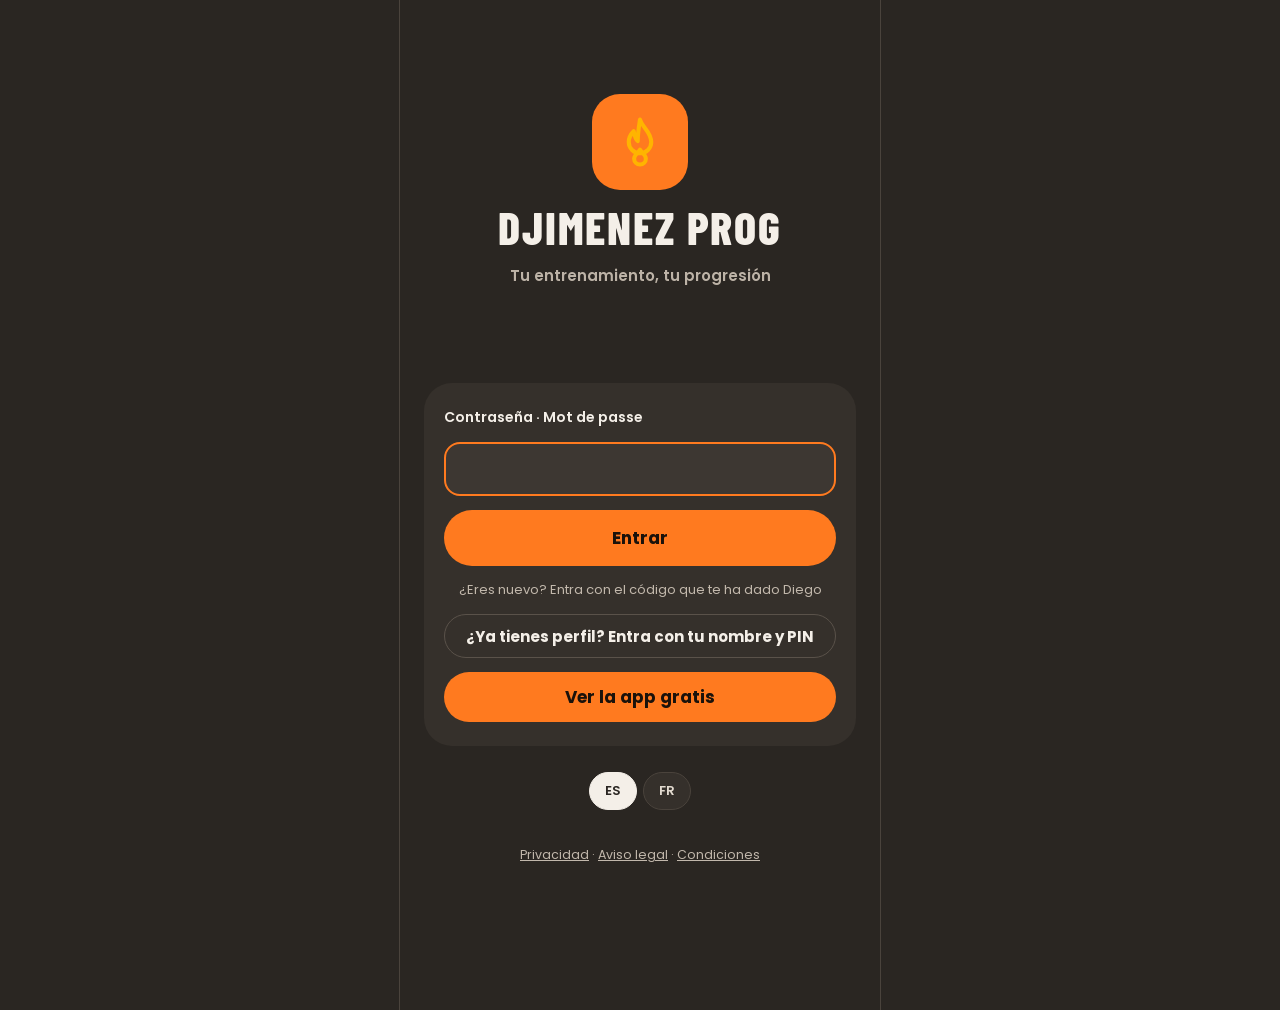
==== web/index.html @ 165a2811 "Comida: 19 alimentos nuevos (pâtes complètes, riz complet, quinoa…) y buscador que entiende francés " ====
<!doctype html>
<html lang="es">
<head>
<meta charset="utf-8">
<meta name="viewport" content="width=device-width, initial-scale=1, viewport-fit=cover">
<title>Djimenez Prog</title>
<meta name="theme-color" content="#141210">
<meta name="color-scheme" content="dark only">
<meta name="apple-mobile-web-app-capable" content="yes">
<meta name="mobile-web-app-capable" content="yes">
<meta name="apple-mobile-web-app-status-bar-style" content="black-translucent">
<meta name="apple-mobile-web-app-title" content="Djimenez">
<link rel="manifest" href="manifest.webmanifest">
<link rel="icon" href="icono.svg" type="image/svg+xml">
<link rel="apple-touch-icon" href="icono-180.png">
<link rel="preconnect" href="https://fonts.googleapis.com">
<link rel="preconnect" href="https://fonts.gstatic.com" crossorigin>
<link href="https://fonts.googleapis.com/css2?family=Barlow+Condensed:wght@700;800&family=Poppins:wght@400;500;600;700&display=swap" rel="stylesheet">
<link rel="stylesheet" href="estilo.css?v=69">
<!-- Vercel Web Analytics. Visita la web con ?soyyo=1 para marcar este navegador como "yo" (y ?noyo=1 para quitarlo). -->
<script>
(function(){try{var q=new URLSearchParams(location.search);if(q.has('soyyo'))localStorage.setItem('va-soy-yo','1');if(q.has('noyo'))localStorage.removeItem('va-soy-yo');}catch(e){}})();
window.va=window.va||function(){(window.vaq=window.vaq||[]).push(arguments)};
window.va('beforeSend',function(ev){try{if(localStorage.getItem('va-soy-yo')){var u=new URL(ev.url);u.searchParams.delete('soyyo');if(u.pathname.indexOf('/_yo')!==0)u.pathname='/_yo'+u.pathname;ev.url=u.toString();}}catch(e){}return ev;});
</script>
<script defer src="/_vercel/insights/script.js"></script>
</head>
<body>
<div id="app" class="cargando"><div class="cargador" aria-label="Cargando"></div></div>
<div id="hoja" class="hoja-fondo" hidden></div>
<div id="aviso" class="aviso" role="status" aria-live="polite" hidden></div>
<script src="app.js?v=116"></script>
</body>
</html>
---- web/estilo.css ----
/* que los móviles (Xiaomi, Chrome «modo oscuro para webs»…) no la pongan en oscuro a la fuerza */
:root { color-scheme: only dark; }
html, body { forced-color-adjust: none; }
/* Djimenez Prog — tema fuego */
:root {
  --fuego: #FF6A00; --fuego-claro: #FF8A1F; --brasa: #D93A00; --brasa-osc: #B83200;
  --ambar: #FFB400; --tinta: #1F1208; --tinta2: #3A1A08; --suave: #8A6A52; --medio: #6B4A33;
  --crema: #FFF4EA; --crema2: #FFF1E4; --borde: #F0CDB0; --linea: #F5E1D0;
  --verde: #1E9E5A; --rojo: #D33B2C; --amarillo: #E0A100;
  --grad: linear-gradient(135deg, #FF8A1F, #FF5A1F 55%, #D93A00);
  --sombra: 0 8px 24px rgba(150, 50, 0, .12);
  --titulo: 'Barlow Condensed', 'Arial Narrow', sans-serif;
  --seguro-abajo: env(safe-area-inset-bottom, 0px);
}
* { box-sizing: border-box; -webkit-tap-highlight-color: transparent; }
html, body { margin: 0; min-height: 100%; }
body {
  font-family: 'Poppins', system-ui, sans-serif; color: var(--tinta); background: #FFE6CF;
  -webkit-font-smoothing: antialiased;
}
button { font-family: inherit; color: inherit; cursor: pointer; }
button:focus-visible, input:focus-visible { outline: 3px solid var(--ambar); outline-offset: 2px; }
svg { display: block; }

#app {
  max-width: 480px; margin: 0 auto; min-height: 100vh; min-height: 100dvh; position: relative; overflow-x: clip;
  background: linear-gradient(180deg, #FF7A1F 0, #FFB37A 200px, #FFE6CF 360px, var(--crema) 560px);
  padding-bottom: calc(110px + var(--seguro-abajo));
}
@media (min-width: 520px) {
  body { background: radial-gradient(circle at 50% 0, #FFB37A, #FFE6CF 60%); }
  #app { box-shadow: 0 0 60px rgba(150, 50, 0, .18); }
}
.cargando { display: flex; align-items: center; justify-content: center; }
.cargador { width: 44px; height: 44px; border-radius: 50%; border: 4px solid rgba(255,255,255,.5);
  border-top-color: var(--tinta); animation: gira .8s linear infinite; }
@keyframes gira { to { transform: rotate(360deg); } }

/* ---------- entrar ---------- */
.entrar {
  min-height: 100vh; min-height: 100dvh; display: flex; flex-direction: column; gap: 26px;
  padding: calc(64px + env(safe-area-inset-top, 0px)) 24px 36px;
  background: linear-gradient(180deg, #FF6A00 0%, #FF8A3D 38%, #FFE7D1 70%, #FFF4EA 100%);
}
.marca { display: flex; flex-direction: column; align-items: center; gap: 14px; margin-top: 30px; text-align: center; }
.logo { width: 96px; height: 96px; border-radius: 28px; background: var(--tinta); display: flex;
  align-items: center; justify-content: center; box-shadow: 0 14px 40px rgba(120, 30, 0, .45); }
.marca h1 { margin: 0; font-family: var(--titulo); font-weight: 800; font-size: 46px; letter-spacing: .04em;
  text-transform: uppercase; color: #fff; line-height: 1; text-shadow: 0 3px 0 var(--brasa-osc); }
.marca p { margin: 0; color: #fff; font-weight: 600; font-size: 15px; }
.tarjeta-entrar { margin-top: auto; background: #fff; border-radius: 28px; padding: 24px 20px;
  display: flex; flex-direction: column; gap: 14px; box-shadow: 0 18px 50px rgba(150, 50, 0, .22); }
.tarjeta-entrar label { font-weight: 600; font-size: 14px; }
.campo { height: 54px; width: 100%; border-radius: 16px; border: 2px solid #F2C9A8; padding: 0 18px;
  font: inherit; font-size: 17px; color: var(--tinta); background: #FFF8F2; }
.campo:focus { border-color: var(--fuego); outline: none; }
.ayuda { margin: 0; text-align: center; font-size: 13px; color: var(--medio); }
.error { color: var(--rojo); font-size: 14px; font-weight: 600; margin: 0; }
.opciones-radio { display: flex; flex-direction: column; gap: 8px; }

/* ---------- botones ---------- */
.btn { height: 50px; border-radius: 999px; border: 1.5px solid var(--borde); background: #fff; font-weight: 700;
  font-size: 15px; padding: 0 20px; display: inline-flex; align-items: center; justify-content: center; gap: 8px; }
.btn-fuego { border: none; background: var(--grad); color: #fff; height: 56px; font-size: 17px;
  box-shadow: 0 10px 24px rgba(217, 58, 0, .35); }
.btn-fuego:active { transform: scale(.98); }
.btn-negro { border: 2px solid var(--tinta); background: transparent; color: var(--tinta); }
.btn[disabled] { opacity: .55; }
.chip { height: 38px; padding: 0 15px; border-radius: 999px; border: 1.5px solid var(--borde); background: #fff;
  font-weight: 600; font-size: 13px; color: var(--tinta); display: inline-flex; align-items: center; gap: 6px;
  flex: none; white-space: nowrap; }
.chip.on { background: var(--tinta); color: var(--ambar); border-color: var(--tinta); }
.redondo { width: 42px; height: 42px; border-radius: 50%; border: none; background: rgba(255,255,255,.9);
  display: flex; align-items: center; justify-content: center; flex: none; }

/* ---------- cabecera ---------- */
.cabecera { padding: calc(18px + env(safe-area-inset-top, 0px)) 18px 12px; display: flex; flex-direction: column; gap: 14px; }
.fila-cab { display: flex; align-items: center; justify-content: space-between; gap: 10px; }
.quien { display: flex; align-items: center; gap: 10px; background: none; border: none; padding: 0; text-align: left; }
.avatar { width: 46px; height: 46px; border-radius: 50%; background: var(--tinta); display: flex; align-items: center;
  justify-content: center; color: var(--ambar); font-weight: 700; font-size: 17px; flex: none;
  box-shadow: 0 6px 16px rgba(120, 30, 0, .3); }
.quien small { display: block; font-size: 12px; color: #fff; font-weight: 500; }
.quien strong { display: flex; align-items: center; gap: 4px; font-size: 19px; color: #fff; font-weight: 700; line-height: 1.1; }
.pildora-semana { align-self: flex-start; display: flex; align-items: center; background: var(--tinta); border-radius: 999px; padding: 3px;
  box-shadow: 0 6px 16px rgba(120, 30, 0, .3); }
.pildora-semana button { width: 32px; height: 32px; border: none; background: transparent; border-radius: 50%;
  display: flex; align-items: center; justify-content: center; }
.pildora-semana button:active { background: rgba(255,255,255,.12); }
.pildora-semana span { color: var(--ambar); font-weight: 700; font-size: 12px; letter-spacing: .08em; padding: 0 4px;
  text-transform: uppercase; white-space: nowrap; }
.pildora-semana span em { font-style: normal; color: #fff; }
.dias { display: flex; gap: 6px; overflow-x: auto; scrollbar-width: none; margin: 0 -18px; padding: 2px 18px 6px; }
.dias::-webkit-scrollbar { display: none; }
.dia { width: 48px; height: 56px; border-radius: 16px; background: #fff; border: none; display: flex;
  flex-direction: column; align-items: center; justify-content: center; gap: 4px; flex: none;
  box-shadow: 0 4px 12px rgba(150, 50, 0, .10); position: relative; }
.dia small { font-size: 11px; font-weight: 700; color: var(--suave); }
.dia.on { background: var(--tinta); }
.dia.on small { color: var(--ambar); }
.punto { width: 7px; height: 7px; border-radius: 50%; background: #E6CDB8; }
.punto.hecho { background: var(--verde); } .punto.no_hecho { background: var(--rojo); }
.punto.parcial, .punto.pospuesto { background: var(--amarillo); }
.dia .pend { position: absolute; top: 5px; right: 6px; width: 7px; height: 7px; border-radius: 50%; background: var(--fuego); }

/* ---------- contenido ---------- */
main { padding: 4px 16px 0; display: flex; flex-direction: column; gap: 12px; }
.titulo-dia { display: flex; align-items: baseline; justify-content: space-between; padding: 0 4px; gap: 10px; }
.titulo-dia h2 { margin: 0; font-family: var(--titulo); font-weight: 800; font-size: 32px; text-transform: uppercase;
  letter-spacing: .02em; line-height: 1; }
.titulo-dia span { font-size: 13px; font-weight: 600; color: var(--medio); }
.barra { height: 8px; border-radius: 999px; background: #fff; overflow: hidden; }
.barra i { display: block; height: 100%; background: linear-gradient(90deg, #FF8A1F, var(--brasa)); border-radius: 999px;
  transition: width .4s ease; }
.alerta { background: #fff; border-left: 5px solid var(--amarillo); border-radius: 16px; padding: 10px 14px;
  font-size: 13px; color: var(--medio); }
.alerta b { color: var(--tinta); }

.card { background: #fff; border-radius: 24px; padding: 16px; box-shadow: var(--sombra); display: flex;
  flex-direction: column; gap: 12px; transition: opacity .2s; }
.card.hecha { opacity: .78; }
.card-cab { display: flex; align-items: center; gap: 12px; }
.letra { width: 36px; height: 36px; border-radius: 12px; background: var(--tinta); color: var(--ambar);
  font-family: var(--titulo); font-weight: 800; font-size: 21px; display: flex; align-items: center;
  justify-content: center; flex: none; }
.letra.hecho { background: var(--verde); color: #fff; }
.letra.no_hecho { background: var(--rojo); color: #fff; }
.letra.pospuesto { background: var(--amarillo); color: var(--tinta); }
.tag { font-size: 11px; font-weight: 700; letter-spacing: .06em; text-transform: uppercase; color: var(--brasa-osc); }
.tag.hecho { color: var(--verde); } .tag.no_hecho { color: var(--rojo); } .tag.pospuesto { color: #9A6C00; }
.card-cab .nombre { font-weight: 700; font-size: 17px; line-height: 1.2; }
.hist { display: flex; gap: 4px; margin-left: auto; flex: none; }
.hist i { width: 8px; height: 8px; border-radius: 50%; background: #EBD6C4; }
.hist i.hecho { background: var(--verde); } .hist i.no_hecho { background: var(--rojo); }
.hist i.pospuesto { background: var(--amarillo); }

.lineas { display: flex; flex-direction: column; gap: 12px; padding-left: 48px; }
.linea { display: flex; flex-direction: column; gap: 6px; }
.linea + .linea { border-top: 1px solid var(--linea); padding-top: 12px; }
.linea-cab { display: flex; align-items: center; justify-content: space-between; gap: 8px; flex-wrap: wrap; }
.linea-cab b { font-size: 15px; }
.esquema { font-size: 13px; color: var(--medio); }
.pesos { display: flex; gap: 6px; flex-wrap: wrap; }
.peso { height: 34px; padding: 0 13px; border-radius: 999px; background: var(--crema2); border: 1.5px dashed #FF8A3D;
  font-weight: 700; font-size: 14px; color: var(--tinta); display: inline-flex; align-items: center; gap: 4px; }
.peso small { font-weight: 600; color: var(--suave); font-size: 11px; }
.peso.falta { color: var(--brasa-osc); font-weight: 600; font-size: 13px; }
.peso:active { background: #FFE1C8; }
.texto-wod { font-size: 14px; line-height: 1.55; white-space: pre-line; }
.mini { font-size: 12px; color: var(--suave); }
.etq { display: inline-block; font-size: 11px; font-weight: 700; padding: 3px 9px; border-radius: 999px; }
.etq.bien { background: #DDF3E7; color: #137A44; } .etq.aviso { background: #FFEFC9; color: #8A5E00; }
.etq.gris { background: #F1E7DE; color: var(--medio); } .etq.nivel { background: var(--tinta); color: var(--ambar); }
.check { display: flex; align-items: center; gap: 8px; font-size: 13px; color: var(--medio); }
.check input { width: 20px; height: 20px; accent-color: var(--tinta); }

.desplegable { background: var(--crema); border-radius: 16px; overflow: hidden; }
.desplegable summary { list-style: none; padding: 10px 14px; font-weight: 600; font-size: 13px; display: flex;
  align-items: center; justify-content: space-between; cursor: pointer; }
.desplegable summary::-webkit-details-marker { display: none; }
.desplegable[open] summary svg { transform: rotate(180deg); }
.tabla { width: 100%; border-collapse: collapse; font-size: 12.5px; }
.tabla th { font-size: 10.5px; text-transform: uppercase; letter-spacing: .06em; color: var(--suave); text-align: left;
  padding: 6px 10px; }
.tabla td { padding: 8px 10px; border-top: 1px solid var(--linea); vertical-align: top; }
.tabla td:first-child { font-weight: 700; color: var(--brasa-osc); }
.versiones { padding: 0 14px 12px; display: flex; flex-direction: column; gap: 10px; font-size: 13px; }
.versiones b { display: block; font-size: 11px; letter-spacing: .06em; color: var(--brasa-osc); }

.elite { background: var(--tinta); color: #fff; border-radius: 16px; padding: 10px 12px; display: flex; gap: 10px;
  align-items: center; font-size: 12.5px; line-height: 1.35; }
.elite .ico { width: 32px; height: 32px; border-radius: 10px; background: var(--ambar); display: flex;
  align-items: center; justify-content: center; flex: none; }
.elite b { color: var(--ambar); }
.sug { background: #FFF6DA; border-radius: 16px; padding: 10px 12px; display: flex; gap: 10px; align-items: center;
  font-size: 12.5px; color: #6E4E00; }
.sug button { margin-left: auto; height: 34px; border-radius: 999px; border: none; background: var(--tinta);
  color: var(--ambar); font-weight: 700; padding: 0 14px; font-size: 12px; flex: none; }

.estado { display: grid; grid-template-columns: repeat(4, 1fr); gap: 6px; }
.estado button { height: 40px; border-radius: 999px; border: 1.5px solid var(--borde); background: #fff;
  font-weight: 600; font-size: 12px; padding: 0 4px; overflow: hidden; text-overflow: ellipsis; white-space: nowrap;
  transition: background .15s, color .15s; }
.estado button.on { background: var(--tinta); color: var(--ambar); border-color: var(--tinta); }
.estado button.on.hecho { background: var(--verde); border-color: var(--verde); color: #fff; }
.estado button.on.no_hecho { background: var(--rojo); border-color: var(--rojo); color: #fff; }
.estado button.espera { opacity: .5; }
.nota-estado { font-size: 12px; font-weight: 600; color: #9A6C00; }
.nota-estado.no_hecho { color: var(--rojo); }

.seccion { font-size: 12px; font-weight: 700; letter-spacing: .06em; text-transform: uppercase; color: var(--brasa-osc);
  padding: 8px 4px 0; display: flex; align-items: center; gap: 6px; }
.vacio { text-align: center; padding: 40px 20px; color: var(--medio); }
.fin-semana { margin-top: 6px; }

/* ---------- barra de abajo ---------- */
.nav { position: fixed; left: 50%; transform: translateX(-50%); bottom: calc(14px + var(--seguro-abajo));
  width: calc(100% - 32px); max-width: 448px; height: 66px; border-radius: 999px; background: var(--tinta);
  display: flex; align-items: center; justify-content: space-around; padding: 0 8px; z-index: 20;
  box-shadow: 0 14px 34px rgba(60, 20, 0, .35); }
.nav button { height: 50px; min-width: 50px; border: none; background: transparent; border-radius: 999px;
  display: flex; align-items: center; justify-content: center; gap: 8px; color: var(--ambar); font-weight: 700;
  font-size: 13px; padding: 0 12px; }
.nav button.on { background: var(--grad); color: #fff; padding: 0 18px; }

/* ---------- hoja inferior ---------- */
.hoja-fondo { position: fixed; inset: 0; background: rgba(31, 18, 8, .55); z-index: 50; display: flex;
  align-items: flex-end; justify-content: center; animation: aparece .15s ease; }
.hoja-fondo[hidden] { display: none; }
.hoja { width: 100%; max-width: 480px; background: var(--crema); border-radius: 30px 30px 0 0;
  padding: 12px 18px calc(24px + var(--seguro-abajo)); display: flex; flex-direction: column; gap: 14px;
  max-height: 88vh; overflow-y: auto; animation: sube .22s cubic-bezier(.2, .9, .3, 1); }
.asa { width: 44px; height: 5px; border-radius: 999px; background: #E8C4A6; align-self: center; flex: none; }
.hoja-cab { display: flex; justify-content: space-between; align-items: flex-start; gap: 10px; }
.hoja-cab small { font-size: 12px; font-weight: 700; letter-spacing: .06em; color: var(--brasa-osc); text-transform: uppercase; }
.hoja-cab h3 { margin: 2px 0 0; font-family: var(--titulo); font-weight: 800; font-size: 28px; text-transform: uppercase; line-height: 1; }
.cerrar { width: 40px; height: 40px; border-radius: 50%; border: none; background: #fff; display: flex;
  align-items: center; justify-content: center; flex: none; }
@keyframes aparece { from { opacity: 0; } }
@keyframes sube { from { transform: translateY(40px); opacity: .4; } }

.paso { display: flex; align-items: center; gap: 10px; background: #fff; border-radius: 22px; padding: 10px; }
.paso button { width: 54px; height: 54px; border-radius: 18px; border: none; background: var(--crema2);
  font-size: 15px; font-weight: 700; color: var(--brasa-osc); flex: none; }
.paso input { flex: 1; min-width: 0; border: none; text-align: center; font-family: var(--titulo); font-weight: 800;
  font-size: 40px; color: var(--tinta); background: transparent; }
.paso input:focus { outline: none; }
.paso-etq { font-size: 12px; font-weight: 700; color: var(--suave); text-transform: uppercase; letter-spacing: .05em; }
.interruptor { display: flex; align-items: center; justify-content: space-between; gap: 12px; background: #fff;
  border-radius: 18px; padding: 12px 14px; font-size: 14px; font-weight: 500; }
.interruptor input { appearance: none; width: 48px; height: 28px; border-radius: 999px; background: #E8D2C0;
  position: relative; transition: background .2s; flex: none; cursor: pointer; }
.interruptor input::after { content: ""; position: absolute; top: 3px; left: 3px; width: 22px; height: 22px;
  border-radius: 50%; background: #fff; transition: transform .2s; box-shadow: 0 2px 4px rgba(0,0,0,.2); }
.interruptor input:checked { background: var(--tinta); }
.interruptor input:checked::after { transform: translateX(20px); background: var(--ambar); }
.lista-personas { display: flex; flex-direction: column; gap: 8px; }
.persona { display: flex; align-items: center; gap: 12px; background: #fff; border-radius: 20px; padding: 10px 14px;
  border: 2px solid transparent; font-weight: 600; font-size: 15px; text-align: left; }
.persona.on { border-color: var(--tinta); }
.persona .avatar { width: 40px; height: 40px; font-size: 15px; box-shadow: none; }
.fila-chips { display: flex; gap: 6px; flex-wrap: wrap; }
.enlace { color: var(--brasa-osc); font-weight: 700; text-decoration: none; }

/* ---------- aviso ---------- */
.aviso { pointer-events: none; position: fixed; left: 50%; transform: translateX(-50%); bottom: calc(96px + var(--seguro-abajo)); z-index: 60;
  background: var(--tinta); color: #fff; border-radius: 999px; padding: 12px 20px; font-weight: 600; font-size: 14px;
  box-shadow: 0 10px 30px rgba(0,0,0,.25); max-width: calc(100% - 40px); text-align: center; animation: sube .2s ease; }
.aviso[hidden] { display: none; }
.aviso.mal { background: var(--rojo); }

@media (prefers-reduced-motion: reduce) { * { animation: none !important; transition: none !important; } }
/* varios pesos: pasos más compactos */
.hoja.muchos .paso button { width: 46px; height: 46px; border-radius: 15px; font-size: 14px; }
.hoja.muchos .paso input { font-size: 30px; }
.hoja.muchos .paso { padding: 6px; }

/* ---------- registrar ---------- */
.registro-cab { padding-bottom: 4px; }
.sobre { display: block; color: #fff; font-weight: 600; font-size: 13px; }
.titulo-pant { margin: 0; font-family: var(--titulo); font-weight: 800; font-size: 38px; text-transform: uppercase; color: #fff;
  line-height: 1; text-shadow: 0 2px 0 var(--brasa-osc); }
.registro { display: flex; flex-direction: column; gap: 18px; }
.lbl { display: block; font-size: 12px; font-weight: 700; letter-spacing: .05em; text-transform: uppercase; color: var(--medio); margin: 0 4px 7px; }
.registro .campo { height: 50px; font-size: 16px; background: #fff; border-color: var(--borde); }
.registro .area { height: 96px; padding: 12px 16px; resize: vertical; line-height: 1.45; font-family: inherit; }
.dos { display: grid; grid-template-columns: 1fr 1fr; gap: 10px; }
.resultados { display: flex; flex-direction: column; gap: 8px; }
.fila-res { background: #fff; border-radius: 20px; padding: 8px; display: flex; flex-direction: column; gap: 6px; box-shadow: 0 4px 14px rgba(150,50,0,.07); }
.fila-res .campo { height: 44px; border: 1.5px solid var(--linea); background: var(--crema); font-size: 15px; }
.fila-res .campo-n { font-weight: 600; }
.fila-res-b { display: flex; gap: 6px; align-items: center; }
.campo-v { flex: 1; min-width: 0; font-family: var(--titulo); font-size: 22px !important; font-weight: 800; }
.campo-u { width: 98px; flex: none; padding: 0 10px; appearance: auto; }
.quitar { width: 40px; height: 40px; border-radius: 50%; border: none; background: var(--crema2); display: flex; align-items: center; justify-content: center; flex: none; }
.fotos { display: flex; gap: 10px; }
.miniatura { width: 104px; height: 104px; border-radius: 20px; background-size: cover; background-position: center; position: relative; box-shadow: var(--sombra); }
.miniatura .quitar { position: absolute; top: 6px; right: 6px; width: 32px; height: 32px; background: rgba(255,255,255,.92); }
.anadir-foto { width: 104px; height: 104px; border-radius: 20px; border: 2px dashed #E8B48C; display: flex; flex-direction: column;
  align-items: center; justify-content: center; gap: 4px; color: var(--brasa-osc); font-size: 13px; font-weight: 600; cursor: pointer; background: rgba(255,255,255,.5); }
.btn-crono { display: flex; align-items: center; gap: 12px; width: 100%; height: 56px; border-radius: 18px; border: none; padding: 0 14px;
  background: var(--tinta); color: var(--ambar); text-align: left; font-weight: 700; font-size: 15px; }
.btn-crono span { flex: 1; display: flex; flex-direction: column; line-height: 1.15; }
.btn-crono small { color: #FFD9BD; font-weight: 500; font-size: 12px; }
.confeti { position: fixed; inset: 0; pointer-events: none; z-index: 70; overflow: hidden; }
.confeti i { position: absolute; top: -12px; width: 9px; height: 14px; border-radius: 2px; animation: cae linear forwards; }
@keyframes cae { to { top: 105%; transform: translateX(40px) rotate(720deg); } }

/* ---------- cronómetro ---------- */
.crono { position: fixed; inset: 0; z-index: 45; background: var(--crema); overflow-y: auto; display: flex; flex-direction: column; }
.crono[hidden] { display: none; }
.crono > * { width: 100%; max-width: 480px; margin: 0 auto; }
.crono-cab { background: linear-gradient(160deg, #1F1208 0%, #3A1A08 60%, #8A2A00 140%); color: #fff; border-radius: 0 0 34px 34px;
  padding: calc(14px + env(safe-area-inset-top, 0px)) 18px 22px; display: flex; flex-direction: column; gap: 14px; }
.crono-barra { display: flex; align-items: center; justify-content: space-between; }
.redondo.oscuro { background: rgba(255,255,255,.12); }
.crono-donde { font-size: 12px; font-weight: 700; letter-spacing: .08em; color: var(--ambar); text-transform: uppercase; }
.crono-tit h2 { margin: 8px 0 0; font-family: var(--titulo); font-weight: 800; font-size: 40px; line-height: 1; text-transform: uppercase; }
.crono-tit p { margin: 6px 0 0; color: #FFD9BD; font-size: 14px; }
.etq-modo { display: inline-block; background: var(--ambar); color: var(--tinta); font-size: 11px; font-weight: 700; padding: 4px 10px;
  border-radius: 999px; letter-spacing: .06em; text-transform: uppercase; }
.crono-modos { display: flex; flex-direction: column; gap: 10px; }
.chip.oscuro { background: rgba(255,255,255,.08); border-color: rgba(255,255,255,.2); color: #fff; }
.chip.oscuro.on { background: #fff; color: var(--tinta); border-color: #fff; }
.crono-min { display: flex; align-items: center; justify-content: center; gap: 16px; }
.crono-min button { width: 44px; height: 44px; border-radius: 50%; border: none; background: rgba(255,255,255,.14); color: #fff; font-size: 24px; font-weight: 600; }
.crono-min span { min-width: 120px; text-align: center; font-family: var(--titulo); font-weight: 800; font-size: 30px; }
.crono-centro { display: flex; flex-direction: column; align-items: center; gap: 16px; }
.crono-reloj { position: relative; width: 236px; height: 236px; }
.crono-reloj #c-anillo { transition: stroke-dashoffset .25s linear; }
.crono-num { position: absolute; inset: 0; display: flex; flex-direction: column; align-items: center; justify-content: center; }
.crono-num b { font-family: var(--titulo); font-weight: 800; font-size: 64px; line-height: 1; font-variant-numeric: tabular-nums; }
.crono-num span { font-size: 13px; color: var(--ambar); font-weight: 600; margin-top: 4px; }
.crono-botones { display: flex; align-items: center; gap: 22px; }
.c-btn { border: none; border-radius: 50%; display: flex; align-items: center; justify-content: center; color: #fff; }
.c-main { width: 84px; height: 84px; background: var(--grad); box-shadow: 0 10px 28px rgba(255,90,31,.45); }
.c-sec { width: 60px; height: 60px; background: rgba(255,255,255,.14); }
.c-sec[disabled] { opacity: .35; }
.c-ronda { flex-direction: column; line-height: 1; }
.c-ronda b { font-family: var(--titulo); font-size: 22px; }
.c-ronda small { font-size: 10px; font-weight: 600; color: var(--ambar); }
.crono-cuerpo { padding: 18px 16px 40px; display: flex; flex-direction: column; gap: 12px; }
.pestanas { display: flex; background: #fff; border-radius: 999px; padding: 4px; box-shadow: 0 4px 14px rgba(150,50,0,.08); }
.pestanas button { flex: 1; height: 38px; border: none; border-radius: 999px; background: transparent; font-weight: 700; font-size: 13px; }
.pestanas button.on { background: var(--tinta); color: var(--ambar); }

.crono-tit h2 { font-size: 36px; }
.crono-modos { gap: 8px; }
.crono-modos .chip { height: 34px; padding: 0 13px; font-size: 12.5px; }
.crono-min button { width: 38px; height: 38px; font-size: 21px; }
.crono-min span { font-size: 26px; min-width: 100px; }
.crono-min small { font-size: 11px; color: #FFD9BD; font-weight: 600; text-transform: uppercase; letter-spacing: .06em; }
.cada-etq { align-self: center; font-size: 11px; color: #FFD9BD; font-weight: 600; text-transform: uppercase; letter-spacing: .06em; margin-right: 2px; }
.crono-centro.compacto .crono-reloj { width: 190px; height: 190px; }
.crono-centro.compacto .crono-reloj svg { width: 190px; height: 190px; }
.crono-centro.compacto .crono-num b { font-size: 52px; }
.modos-scroll { display: flex; gap: 6px; overflow-x: auto; scrollbar-width: none; margin: 0 -18px; padding: 0 18px; }
.modos-scroll::-webkit-scrollbar { display: none; }
.crono-min small { min-width: 64px; text-align: right; }
.crono-total { min-width: 42px; text-align: right; font-family: var(--titulo); font-weight: 800; font-size: 18px; color: #FFD9BD; }
.crono-cab.descanso { background: linear-gradient(160deg, #0F2A1E 0%, #12402B 60%, #1E9E5A 140%); }
.crono-cab.descanso #c-sub { color: #7CE3A8; }
.crono-fin { font-family: var(--titulo); font-weight: 800; font-size: 26px; color: var(--ambar); text-transform: uppercase; }

/* ---------- pesos del coach ---------- */
.aviso-coach { display: flex; gap: 12px; align-items: flex-start; background: var(--tinta); color: #fff; border-radius: 18px; padding: 14px; }
.aviso-coach svg { color: var(--ambar); width: 24px; height: 24px; flex: none; margin-top: 2px; }
.aviso-coach b { display: block; color: var(--ambar); font-size: 15px; margin-bottom: 4px; }
.aviso-coach span { font-size: 13.5px; line-height: 1.45; color: #FFE7D6; }
.hoja .area { height: 80px; padding: 12px 16px; resize: vertical; font-family: inherit; font-size: 15px; line-height: 1.4; background: #fff; }
.peso.bloq { border-style: solid; border-color: var(--borde); }
.caja-coach { background: #fff; border-radius: 20px; padding: 14px; }
.caja-coach .paso-etq svg { color: var(--brasa-osc); }
.redondo.campana { position: relative; background: var(--ambar); }
.redondo.campana i { position: absolute; top: -3px; right: -3px; min-width: 20px; height: 20px; border-radius: 999px; background: var(--rojo);
  color: #fff; font-style: normal; font-size: 11px; font-weight: 700; display: flex; align-items: center; justify-content: center; padding: 0 5px; }
.solicitud { background: #fff; border-radius: 22px; padding: 14px; display: flex; flex-direction: column; gap: 10px; box-shadow: var(--sombra); }
.sol-cab { display: flex; gap: 10px; align-items: center; }
.sol-cab .avatar { width: 40px; height: 40px; font-size: 15px; box-shadow: none; }
.sol-cab b { display: block; font-size: 15px; } .sol-cab small { font-size: 12px; color: var(--suave); }
.sol-pesos { display: flex; align-items: center; gap: 10px; font-family: var(--titulo); font-size: 26px; font-weight: 800; }
.sol-pesos span { color: var(--suave); text-decoration: line-through; text-decoration-thickness: 2px; }
.sol-pesos b { color: var(--brasa); }
.sol-msg { background: var(--crema); border-radius: 14px; padding: 10px 12px; font-size: 13.5px; color: var(--medio); font-style: italic; }

.card.warmup { background: linear-gradient(135deg, #fff 60%, #FFF1E4); border: 1.5px dashed #FFB37A; box-shadow: none; }
.card.warmup .letra { background: var(--ambar); color: var(--tinta); }
.card.warmup .letra.hecho { background: var(--verde); color: #fff; }

/* ---------- ajustar y cambiar partes ---------- */
.acciones-linea { display: flex; align-items: center; gap: 10px; flex-wrap: wrap; }
.mini-btn { height: 32px; padding: 0 12px; border-radius: 999px; border: 1.5px solid var(--borde); background: #fff; font-weight: 600; font-size: 12.5px; color: var(--brasa-osc); }
.mas-op { width: 36px; height: 36px; border-radius: 50%; border: none; background: transparent; display: flex; align-items: center; justify-content: center; flex: none; margin-left: 2px; }
.mas-op:active { background: var(--crema2); }
.btn-punteado { border: 2px dashed #E8B48C; background: rgba(255,255,255,.55); color: var(--brasa-osc); }
.hoja .area.grande { height: 120px; }
.ideas { display: flex; flex-direction: column; gap: 8px; }
.idea { text-align: left; background: #fff; border: 1.5px solid var(--linea); border-radius: 16px; padding: 10px 12px; display: flex; flex-direction: column; gap: 3px; }
.idea b { font-size: 14px; } .idea span { font-size: 12.5px; color: var(--medio); white-space: pre-line; line-height: 1.4; }
.idea:active { border-color: var(--fuego); }
.novedad { background: linear-gradient(150deg, #1F1208, #3A1A08 70%, #7A2A00); color: #fff; border-radius: 24px; padding: 16px; display: flex; flex-direction: column; gap: 10px; box-shadow: var(--sombra); }
.nov-cab { display: flex; gap: 10px; align-items: center; }
.nov-cab small { display: block; color: var(--ambar); font-size: 11px; font-weight: 700; letter-spacing: .06em; text-transform: uppercase; }
.nov-cab b { font-size: 17px; }
.novedad .texto-wod { color: #fff; }
.nov-botones { display: grid; grid-template-columns: 1fr 1.4fr; gap: 8px; }
.nov-botones .btn:not(.btn-fuego) { background: rgba(255,255,255,.1); border-color: rgba(255,255,255,.25); color: #fff; }
.sol-texto { background: var(--crema); border-radius: 14px; padding: 10px 12px; font-size: 14px; white-space: pre-line; line-height: 1.45; }

.pin-inline { background: #fff; border: 2px solid var(--tinta); border-radius: 18px; padding: 12px; display: flex; flex-direction: column; gap: 8px; }
.pin-inline span { font-size: 13px; font-weight: 600; }

/* ---------- progreso, historial y PRs ---------- */
.titulo-pant { display: block; }
.pest-cab { margin-top: 2px; }
.cargador.oscuro { border-color: rgba(31,18,8,.15); border-top-color: var(--tinta); margin: 0 auto; }
.kpis { display: grid; grid-template-columns: repeat(3, 1fr); gap: 8px; }
.kpi { background: #fff; border-radius: 20px; padding: 12px; display: flex; flex-direction: column; gap: 2px; box-shadow: var(--sombra); }
.kpi b { font-family: var(--titulo); font-weight: 800; font-size: 32px; line-height: 1; }
.kpi span { font-size: 11px; color: var(--suave); font-weight: 600; line-height: 1.25; }
.kpi.oscuro { background: var(--tinta); } .kpi.oscuro b { color: var(--ambar); } .kpi.oscuro span { color: #FFD9BD; }
.graf { width: 100%; height: auto; display: block; overflow: visible; }
.graf .rejilla { stroke: #F1E3D6; stroke-width: 1; }
.graf .base { stroke: #E6CDB8; stroke-width: 1.5; }
.graf .eje { font-family: 'Poppins', sans-serif; font-size: 10px; fill: var(--suave); }
.graf .eje.fuerte { fill: var(--tinta); font-weight: 700; }
.graf .pt { cursor: pointer; }
.leyenda { display: flex; flex-wrap: wrap; gap: 12px; font-size: 12px; color: var(--medio); font-weight: 600; }
.leyenda i { display: inline-block; width: 10px; height: 10px; border-radius: 3px; margin-right: 5px; vertical-align: -1px; }
.tip { position: fixed; z-index: 80; transform: translate(-50%, -100%); background: var(--tinta); color: #fff; font-size: 12.5px; font-weight: 600;
  padding: 7px 11px; border-radius: 10px; pointer-events: none; white-space: nowrap; box-shadow: 0 6px 18px rgba(0,0,0,.25); }
.tip[hidden] { display: none; }
.consejos { display: flex; flex-direction: column; gap: 10px; }
.consejo { display: flex; gap: 10px; align-items: flex-start; }
.consejo .c-ico { width: 30px; height: 30px; border-radius: 10px; display: flex; align-items: center; justify-content: center; flex: none; }
.consejo b { display: block; font-size: 14px; } .consejo span { font-size: 12.5px; color: var(--medio); line-height: 1.4; }
.consejo.bien .c-ico { background: #DDF3E7; color: #137A44; } .consejo.mal .c-ico { background: #FBE0DC; color: var(--rojo); }
.consejo.aviso .c-ico { background: #FFEFC9; color: #8A5E00; } .consejo.info .c-ico { background: #F1E7DE; color: var(--medio); }
.sel-serie { height: 46px; background: var(--crema) !important; font-weight: 600; font-size: 14px; padding: 0 12px; }
.stats { display: grid; grid-template-columns: repeat(3, 1fr); gap: 8px; }
.stats div { display: flex; flex-direction: column; }
.stats small { font-size: 11px; color: var(--suave); font-weight: 600; text-transform: uppercase; letter-spacing: .04em; }
.stats b { font-family: var(--titulo); font-weight: 800; font-size: 24px; line-height: 1.1; }
.stats b.sube { color: #137A44; } .stats b.baja { color: var(--rojo); }
.stats span { font-size: 11px; color: var(--suave); }
.punto-tipo { display: inline-block; width: 9px; height: 9px; border-radius: 50%; }
.entreno { gap: 10px; }
.ent-cab { display: flex; align-items: center; justify-content: space-between; gap: 8px; }
.etq-tipo { font-size: 11px; font-weight: 700; letter-spacing: .05em; text-transform: uppercase; color: var(--tinta); display: inline-flex; align-items: center; gap: 6px; }
.etq-tipo::before { content: ""; width: 10px; height: 10px; border-radius: 50%; background: var(--c); }
.ent-cuerpo { display: flex; gap: 12px; }
.ent-foto { width: 84px; height: 84px; border-radius: 16px; border: none; background-size: cover; background-position: center; flex: none; }
.ent-tit { display: block; font-size: 16px; margin-bottom: 4px; }
.ent-res { list-style: none; margin: 0 0 4px; padding: 0; display: flex; flex-direction: column; gap: 4px; }
.ent-res li { display: flex; align-items: center; gap: 8px; font-size: 14px; }
.ent-res li span { flex: 1; min-width: 0; } .ent-res li b { font-variant-numeric: tabular-nums; }
.pr { font-style: normal; font-size: 10px; font-weight: 800; background: var(--verde); color: #fff; border-radius: 999px; padding: 2px 7px; }
.ent-pie { display: flex; justify-content: flex-end; }
.foto-grande { width: 100%; border-radius: 18px; display: block; }
.pr-hero { background: var(--tinta); color: #fff; border-radius: 24px; padding: 16px; display: flex; gap: 14px; align-items: center; box-shadow: var(--sombra); }
.pr-ico { width: 56px; height: 56px; border-radius: 18px; background: var(--ambar); display: flex; align-items: center; justify-content: center; flex: none; }
.pr-hero small { display: block; color: var(--ambar); font-size: 11px; font-weight: 700; letter-spacing: .06em; text-transform: uppercase; }
.pr-hero b { display: block; font-size: 17px; } .pr-hero span { font-family: var(--titulo); font-weight: 800; font-size: 30px; color: var(--ambar); }
.prs { display: grid; grid-template-columns: 1fr 1fr; gap: 10px; }
.pr-card { background: #fff; border: none; border-radius: 20px; padding: 14px; display: flex; flex-direction: column; gap: 4px; text-align: left; box-shadow: var(--sombra); }
.pr-card .n { font-size: 12px; font-weight: 600; color: var(--suave); }
.pr-card .v { font-family: var(--titulo); font-weight: 800; font-size: 30px; line-height: 1; }
.pr-card .d { font-size: 11px; color: var(--suave); display: flex; gap: 6px; align-items: center; flex-wrap: wrap; }
.nuevo { font-style: normal; background: #DDF3E7; color: #137A44; font-weight: 700; border-radius: 999px; padding: 1px 7px; }
.pr-grande { font-family: var(--titulo); font-weight: 800; font-size: 54px; line-height: 1; color: var(--brasa); }
.pr-grande small { display: block; font-family: 'Poppins', sans-serif; font-size: 13px; color: var(--suave); font-weight: 500; margin-top: 4px; }
.lista-evol { display: flex; flex-direction: column; background: #fff; border-radius: 16px; overflow: hidden; }
.lista-evol div { display: flex; justify-content: space-between; padding: 10px 14px; font-size: 14px; border-top: 1px solid var(--linea); }
.lista-evol div:first-child { border-top: none; }
.quien small svg { display: inline; vertical-align: -3px; }

.ultimo { display: inline-flex; align-items: center; gap: 6px; align-self: flex-start; background: #E9F6EF; color: #137A44; border-radius: 999px; padding: 4px 10px; font-size: 12px; }
.ultimo b { font-weight: 800; }

.mini-btn.azar { color: var(--tinta); }
.azar-card { box-shadow: none; border: 2px solid var(--tinta); gap: 6px; }
.azar-card b { font-size: 17px; }

/* demo: solo mirar */
.banda-demo { margin: 10px 0 2px; padding: 8px 12px; border-radius: 12px; background: rgba(255,255,255,.16);
  color: #fff; font-size: 13px; font-weight: 600; text-align: center; }

/* quién usa la app (coach) */
.act-lista { display: flex; flex-direction: column; gap: 10px; }
.act-fila { background: #fff; border-radius: 16px; padding: 12px 14px; border-left: 5px solid var(--borde); display: flex; flex-direction: column; gap: 8px; }
.act-fila.on { border-left-color: var(--fuego); }
.act-fila.medio { border-left-color: var(--ambar); }
.act-cab { display: flex; align-items: center; gap: 10px; }
.act-cab .avatar { width: 36px; height: 36px; font-size: 14px; flex: none; }
.act-cab b { display: block; font-size: 15px; }
.act-cab small { color: var(--suave); font-size: 12.5px; }
.act-racha { display: grid; grid-template-columns: repeat(14, 1fr); gap: 3px; }
.act-racha i { height: 14px; border-radius: 4px; background: var(--linea); }
.act-racha i.si { background: var(--fuego); }
.act-racha i:last-child { outline: 2px solid var(--tinta); outline-offset: 1px; }

/* compartir */
.compartir-op { color: var(--brasa); }
.banda-demo { display: flex; align-items: center; justify-content: center; gap: 10px; flex-wrap: wrap; }
.banda-demo button { display: inline-flex; align-items: center; gap: 6px; border: 0; border-radius: 999px; padding: 6px 12px;
  background: #fff; color: var(--brasa-osc); font-weight: 700; font-size: 13px; }
#b-compartir-app { display: flex; align-items: center; justify-content: center; gap: 8px; }
.act-comp { font-size: 13px; color: var(--medio); background: var(--crema); border-radius: 12px; padding: 8px 10px; line-height: 1.5; }
.act-comp small { display: block; color: var(--suave); font-size: 12px; margin-top: 2px; }
.act-totales { display: grid; grid-template-columns: repeat(3, 1fr); gap: 8px; }
.act-totales div { background: var(--tinta); color: #fff; border-radius: 16px; padding: 12px 14px; }
.act-totales b { display: block; font-size: 26px; color: var(--ambar); line-height: 1.1; }
.act-totales span { font-size: 12.5px; color: #FFD9BD; }

/* QR */
.qr-caja { background: #fff; border-radius: 22px; padding: 18px 18px 14px; margin: 0 auto; width: min(100%, 320px);
  box-shadow: 0 10px 30px rgba(184, 50, 0, .15); }
.qr-caja > svg { width: 100%; height: auto; display: block; }
.qr-pie svg { width: 22px; height: 22px; flex: none; }
.qr-pie { display: flex; align-items: center; justify-content: center; gap: 8px; margin-top: 8px; font-size: 16px; }
#b-qr { display: flex; align-items: center; gap: 8px; }

/* demo: bienvenida */
.demo-hola { text-align: center; display: flex; flex-direction: column; align-items: center; gap: 6px; padding: 6px 4px 4px; }
.demo-hola h3 { margin: 4px 0 0; font-family: 'Barlow Condensed', sans-serif; font-weight: 800; font-size: 30px; text-transform: uppercase; line-height: 1; }
.demo-hola p { margin: 0; color: var(--medio); font-size: 14.5px; }
.act-altas { background: #fff; border-radius: 16px; padding: 12px 14px; border-left: 5px solid var(--ambar); display: flex; flex-direction: column; gap: 4px; font-size: 13.5px; }
.act-altas small { color: var(--suave); }

/* abonarse */
.btn-abono { background: #1baf7a; color: #fff; border-color: #1baf7a; display: flex; align-items: center; justify-content: center; gap: 8px; }
.btn-abono small { font-weight: 600; opacity: .9; }
#b-abono-demo { background: #1baf7a !important; color: #fff !important; }

/* pago */
.pago-ok { width: 64px; height: 64px; border-radius: 50%; background: #1baf7a; color: #fff; font-size: 34px; font-weight: 800;
  display: flex; align-items: center; justify-content: center; }
.act-pagos { background: #fff; border-radius: 16px; padding: 12px 14px; border-left: 5px solid #1baf7a; display: flex; flex-direction: column; gap: 8px; font-size: 13.5px; }
.act-pagos .pago { display: flex; gap: 10px; align-items: center; justify-content: space-between; border-top: 1px solid var(--linea); padding-top: 8px; }
.act-pagos .pago.visto { opacity: .55; }
.act-pagos a { color: var(--brasa-osc); font-weight: 600; text-decoration: none; }
.act-pagos small { color: var(--suave); }
.act-pagos .chip { flex: none; }

.btn-wa { background: #25D366; color: #fff; border-color: #25D366; display: flex; align-items: center; justify-content: center; }

/* me gusta + retest */
.gusta-op { font-size: 17px; line-height: 1; }
.gusta-op.late { animation: late .35s ease; }
@keyframes late { 0% { transform: scale(1); } 40% { transform: scale(1.35); } 100% { transform: scale(1); } }
.novedad.retest { background: linear-gradient(150deg, #0d3b2e, #136b4f 70%, #1baf7a); }
.etq.ok { background: #E3F6EE; color: #127a55; }

/* tick de parte hecha + recordatorio de partes olvidadas */
.tick { width: 38px; height: 38px; flex: none; border-radius: 50%; border: 2px solid var(--borde); background: #fff; color: var(--borde);
  font-size: 19px; font-weight: 800; display: flex; align-items: center; justify-content: center; }
.tick.on { background: #1baf7a; border-color: #1baf7a; color: #fff; }
.olvidadas { background: #FFF6DA; border: 2px solid #FFD46B; border-radius: 20px; padding: 12px 14px; display: flex; flex-direction: column; gap: 8px; }
.olvidadas .olv { display: flex; align-items: center; gap: 6px; flex-wrap: wrap; border-top: 1px solid #FBE3A0; padding-top: 8px; }
.olvidadas .olv span { flex: 1 1 140px; font-weight: 600; font-size: 14px; }
.olvidadas .olv small { display: block; color: var(--suave); font-size: 11.5px; font-weight: 700; }

.card-cab { gap: 8px; }
.card-cab .mas-op { width: 32px; height: 32px; margin-left: 0; }
.card-cab .tick { width: 34px; height: 34px; font-size: 17px; }
.card-cab .hist { display: none; }
@media (min-width: 400px) { .card-cab .hist { display: flex; } }

.dia.bloq { opacity: .55; }
.dia .candado { font-size: 13px; line-height: 1; }

/* vídeos de técnica */
.video-btn { color: var(--brasa-osc); font-weight: 700; }
.video-tec { width: 100%; max-height: 70vh; border-radius: 18px; background: #000; display: block; }
.video-tec.yt { aspect-ratio: 9 / 16; max-height: 70vh; overflow: hidden; }
.video-tec.yt iframe { width: 100%; height: 100%; border: 0; }

.btn-creador { display: flex; align-items: center; justify-content: center; gap: 8px; background: #fff; border-color: var(--borde); color: var(--tinta); text-decoration: none; }

.tg-caja { background: #fff; border-radius: 14px; padding: 12px; margin-top: 10px; font-size: 14px; }
.tg-caja a { color: #229ED9; font-weight: 700; }
.tg-caja li { margin-bottom: 3px; }

.promo-fundador { margin: -2px 0 0; text-align: center; font-size: 13px; font-weight: 700; color: #127a55; }

.pasos-abonado { margin: 0; padding-left: 22px; display: flex; flex-direction: column; gap: 8px; font-size: 14.5px; color: var(--medio); }
.pasos-abonado b { color: var(--tinta); }

.error-campo { margin: -4px 4px 0; color: #c0392b; font-size: 13px; font-weight: 600; }
.campo.mal { border-color: #e74c3c !important; background: #fff5f4 !important; }

/* cuestionario de objetivos */
.obj-prog { display: flex; gap: 5px; margin: 2px 0 4px; }
.obj-prog span { flex: 1; height: 5px; border-radius: 99px; background: var(--borde); }
.obj-prog span.on { background: var(--fuego); }
.obj-cab small { color: var(--suave, #8a6a55); font-weight: 700; font-size: 12.5px; letter-spacing: .02em; }
.obj-cab h3 { margin: 4px 0 2px; font-family: var(--titulo); font-size: 23px; line-height: 1.15; }
.obj-fila { flex-wrap: wrap; gap: 8px; }
.obj-fila .chip { height: 44px; font-size: 15px; }
.obj-todo { align-self: flex-start; height: 40px; border-style: dashed; }
.obj-ops { display: flex; flex-direction: column; gap: 8px; }
.obj-op { text-align: left; border: 2px solid var(--borde); background: #fff; border-radius: 16px; padding: 12px 15px;
  display: flex; flex-direction: column; gap: 2px; font: inherit; color: inherit; cursor: pointer; }
.obj-op b { font-size: 16px; }
.obj-op small { color: #8a6a55; font-size: 13px; }
.obj-op.on { border-color: var(--fuego); background: #FFF1E6; box-shadow: 0 0 0 3px rgba(255,106,0,.15); }
.obj-area { height: 84px; padding: 12px 16px; background: #fff; resize: vertical; font: inherit; }
.obj-nav { display: grid; grid-template-columns: auto 1fr; gap: 8px; margin-top: 6px; }
.obj-nav .btn { height: 52px; }
.banda-demo button.clientes-demo { background: var(--tinta); color: var(--ambar); }
/* ciclos: que llamen la atención */
.card.con-ciclo { position: relative; border: 2px solid var(--fuego); box-shadow: 0 0 0 4px rgba(255,106,0,.12), 0 10px 28px rgba(255,106,0,.18); }
.cinta-ciclo { position: absolute; top: -12px; right: 16px; background: var(--grad, #FF6A00); color: #fff; font-weight: 800;
  font-size: 12px; letter-spacing: .04em; text-transform: uppercase; padding: 4px 10px; border-radius: 999px;
  box-shadow: 0 4px 12px rgba(255,106,0,.35); animation: late-ciclo 2.4s ease-in-out infinite; }
@keyframes late-ciclo { 0%, 100% { transform: scale(1); } 50% { transform: scale(1.07); } }
.etq-ciclo { margin-left: auto; white-space: nowrap; flex: none; font-size: 12px; font-weight: 800; color: #fff; background: var(--fuego); padding: 3px 9px; border-radius: 999px; }
.lista-personas .persona .avatar { font-size: 20px; }
.cabecera .quien strong.nombre-largo { display: block; font-size: 18px !important; line-height: 1.2; }
.cabecera .quien strong.nombre-largo svg { display: inline; vertical-align: -3px; }
/* abono (Stripe) */
.banda-abono { margin: 10px 0 2px; padding: 10px 14px; border-radius: 14px; background: #FFF4D6; color: var(--tinta); font-size: 14px;
  display: flex; flex-wrap: wrap; align-items: center; gap: 8px; }
.banda-abono button { border: 0; border-radius: 999px; padding: 7px 14px; background: var(--tinta); color: var(--ambar); font-weight: 700; }
.caja-abono { background: #fff; border-radius: 18px; padding: 12px 14px; font-size: 14px; }
/* chat con Diego */
.chat { display: flex; flex-direction: column; gap: 8px; max-height: 46vh; min-height: 160px; overflow-y: auto; padding: 4px 2px; }
.msg { max-width: 82%; display: flex; flex-direction: column; gap: 2px; }
.msg span { padding: 9px 13px; border-radius: 18px; font-size: 15px; line-height: 1.35; white-space: pre-wrap; overflow-wrap: anywhere; }
.msg small { font-size: 11px; color: #9a7a62; padding: 0 6px; }
.msg.mio { align-self: flex-end; align-items: flex-end; }
.msg.mio span { background: var(--fuego); color: #fff; border-bottom-right-radius: 6px; }
.msg.suyo { align-self: flex-start; }
.msg.suyo span { background: #fff; color: var(--tinta); border-bottom-left-radius: 6px; }
.chat-form { display: grid; grid-template-columns: 1fr auto; gap: 8px; align-items: end; }
.chat-form textarea { height: auto; min-height: 52px; padding: 12px 14px; background: #fff; resize: none; font: inherit; }
.chat-form .btn { width: 52px; height: 52px; padding: 0; font-size: 20px; }
#b-chat { font-size: 20px; }
/* semana gratis */
.banda-prueba { background: #E9F8F0; }
.banda-prueba button { background: #1baf7a; color: #fff; }
.muro-pago { margin: 24px 0; background: #fff; border-radius: 28px; padding: 28px 20px; display: flex; flex-direction: column; gap: 12px; text-align: center; box-shadow: var(--sombra); }
.muro-pago h2 { margin: 0; font-family: var(--titulo); font-size: 30px; text-transform: uppercase; }
.muro-pago p { margin: 0; color: var(--medio); }
.muro-pago .pago-ok { align-self: center; }
/* rutina preparada (solo coach) */
.propuesta { margin: 10px 0 2px; padding: 12px 14px; border-radius: 16px; background: #fff; color: var(--tinta); display: flex; flex-direction: column; gap: 6px; font-size: 14px; box-shadow: var(--sombra); }
.propuesta small { color: var(--medio); }
.propuesta summary { cursor: pointer; font-weight: 700; color: var(--brasa-osc, #B33A00); }
.prop-dia { margin-top: 8px; font-size: 13px; line-height: 1.4; }
.prop-bot { display: flex; gap: 8px; }
.prop-bot button { flex: 1; border: 0; border-radius: 999px; height: 42px; font-weight: 800; background: var(--tinta); color: var(--ambar); }
.prop-bot button + button { background: #F3E6DA; color: var(--tinta); }
.propuesta.sugerencia { border: 2px solid var(--fuego); }
.sug-dias { text-align: left; background: #FFF7F0; border-radius: 18px; padding: 4px 14px 12px; }
.sug-dias .prop-dia b { color: var(--brasa-osc, #B33A00); }
/* RGPD */
.legal-casillas { display: flex; flex-direction: column; gap: 8px; margin: 2px 2px 0; }
.casilla { display: flex; gap: 10px; align-items: flex-start; font-size: 13.5px; line-height: 1.35; color: var(--medio); text-align: left; }
.casilla input { width: 20px; height: 20px; flex: none; margin-top: 1px; accent-color: var(--fuego); }
.casilla a { color: #B33A00; font-weight: 700; }
.pie-legal { text-align: center; font-size: 12.5px; margin: 10px 0 0; color: var(--medio); }
.pie-legal a { color: var(--medio); }
.pesos-hm { font-size: 12px; color: var(--medio); margin-top: 4px; }
.pesos-hm span { font-weight: 800; color: var(--tinta); margin-left: 4px; }
.mover-parte { display: grid; grid-template-columns: 1fr 1fr; gap: 8px; }
.mover-parte .btn:disabled { opacity: .35; }
/* arrastrar partes */
.letra.asa-mover { touch-action: none; cursor: grab; position: relative; }
.letra.asa-mover::after { content: ""; position: absolute; left: 50%; bottom: -7px; transform: translateX(-50%); width: 14px; height: 3px; border-radius: 3px; background: var(--borde); }
.card.arrastrando { z-index: 20; position: relative; box-shadow: 0 18px 40px rgba(31,18,8,.28); opacity: .96; transition: none; }
.card.destino { outline: 3px dashed var(--fuego); outline-offset: 3px; }
.plan-pend .fila-chips { display: flex; flex-wrap: wrap; gap: 6px; margin: 8px 0 4px; }
.plan-pend .chip.urgente { background: var(--fuego); color: #fff; border-color: var(--fuego); }
.pildora-semana button.sem-cerrada { opacity: .25; }
.az-busca { display: flex; flex-direction: column; gap: 8px; }
.az-busca input { width: 100%; padding: 12px 14px; border-radius: 14px; border: 2px solid var(--borde); background: #fff; font: inherit; font-size: 16px; }
.az-chips { max-height: 82px; overflow-y: auto; }
.az-chips .chip.on { background: var(--tinta); color: var(--ambar); border-color: var(--tinta); }
.banda-progreso { background: linear-gradient(135deg, #FFF1E0, #FFE2C7); }
.banda-progreso span { display: flex; flex-direction: column; gap: 2px; }
.banda-progreso small { font-size: 12.5px; opacity: .85; }
.banda-progreso button { background: var(--fuego); color: #fff; }
.pildora-semana button#b-sem-pagar { opacity: .8; font-size: 14px; }
.reg-parte { margin: 4px 0 8px 48px; align-self: flex-start; }
.plan-ok { margin: 0 0 4px; padding: 10px 14px; border-radius: 14px; background: #E9F8F0; color: #146c4c; font-size: 13.5px; font-weight: 600; }
.etq-repetido { display: inline-block; margin: 2px 0 6px; padding: 4px 10px; border-radius: 999px; background: #FFE3B3; color: #8a4b00; font-size: 12.5px; font-weight: 700; }
.etq-ritmo { display: inline-block; margin: 2px 6px 6px 0; padding: 4px 10px; border-radius: 999px; background: #FDE7E7; color: #9b2c2c; font-size: 12.5px; font-weight: 700; }

/* ===== Diseño B «Crema» (solo pantalla Rutina): fondo crema liso y día en naranja ===== */
#app:has(.titulo-dia) { background: #FFF4EA; }
#app:has(.titulo-dia) .cabecera .quien small { color: #8A6A52; }
#app:has(.titulo-dia) .cabecera .quien strong, #app:has(.titulo-dia) .cabecera .quien strong span { color: #1F1208 !important; }
#app:has(.titulo-dia) .avatar { background: #1F1208; color: #FFB400; box-shadow: none; }
#app:has(.titulo-dia) .redondo:not(.campana) { background: #FFFFFF; color: #1F1208; box-shadow: 0 4px 12px rgba(150, 50, 0, .12); }
#app:has(.titulo-dia) .titulo-dia { background: var(--grad); border-radius: 22px; padding: 16px 18px; align-items: center; box-shadow: 0 12px 30px -16px rgba(255, 106, 0, .6); }
#app:has(.titulo-dia) .titulo-dia h2, #app:has(.titulo-dia) .titulo-dia span { color: #FFFFFF; }
#app:has(.titulo-dia) .titulo-dia h2 { font-size: 40px; }
#app:has(.titulo-dia) .barra { background: #F0CDB0; }
#app:has(.titulo-dia) section.card .letra:not(.hecho) { background: #FF6A00; color: #FFFFFF; }
.aviso-opcional { margin: 0 0 10px; padding: 10px 14px; border-radius: 14px; background: #EEF3FF; color: #2b4a8a; font-size: 13.5px; font-weight: 600; }

/* «Mis anotaciones» (lo que tengo que trabajar) */
.anotaciones { background: #FFF6EC; border: 2px solid #FFD9BD; border-radius: 20px; padding: 12px 14px; display: flex; flex-direction: column; gap: 10px; }
.anotaciones summary { list-style: none; cursor: pointer; display: flex; flex-direction: column; gap: 2px; }
.anotaciones summary::-webkit-details-marker { display: none; }
.anotaciones .anot-tit { font-weight: 800; font-size: 15px; display: flex; align-items: center; gap: 6px; }
.anotaciones .anot-tit i { font-style: normal; background: var(--brasa-osc); color: #fff; border-radius: 999px; font-size: 11px; padding: 1px 7px; }
.anotaciones summary small { color: var(--suave); font-size: 12.5px; font-weight: 600; }
.anotaciones .anot { background: #fff; border-radius: 14px; padding: 10px 12px; margin-top: 10px; }
.anotaciones .anot-cab { display: flex; justify-content: space-between; align-items: center; gap: 8px; }
.anotaciones .anot-cab small { color: var(--suave); font-weight: 700; font-size: 11.5px; }
.anotaciones .anot-txt { white-space: pre-wrap; font-size: 14px; line-height: 1.45; margin-top: 4px; }
.anotaciones textarea { width: 100%; box-sizing: border-box; margin-top: 10px; border: 1.5px solid var(--borde); border-radius: 14px; padding: 10px 12px; font: inherit; resize: vertical; background: #fff; }
.anotaciones .btn { margin-top: 8px; }

/* ===================== Tema oscuro «tablero deportivo» (nov. 2026) =====================
   Fondo negro cálido, naranja de acento, verde = hecho, amarillo = sin hacer / a medias. */
:root {
  --fondo: #141210; --sup: #1E1B18; --sup2: #25211D; --sup3: #2A2521; --raya: #2E2A26; --raya2: #3A342E;
  --tinta: #F4EFE8; --tinta2: #D8D0C6; --suave: #A39A8F; --medio: #C2B8AC;
  --crema: #141210; --crema2: #1E1B18; --borde: #3A342E; --linea: #2E2A26;
  --fuego: #FF7A1F; --fuego-claro: #FF9A4D; --brasa: #FF7A1F; --brasa-osc: #FF9A4D;
  --verde: #2FA866; --rojo: #E5604F; --amarillo: #F2C14E; --ambar: #FF9A4D;
  --grad: #FF7A1F; --sombra: none;
  --ok-fondo: #1F7A4A; --aviso: #F2C14E; --aviso-fondo: #2A2108;
}
body, body:not(.x) { background: var(--fondo); color: var(--tinta); }
#app, #app:has(.titulo-dia) { background: var(--fondo); box-shadow: none; }
@media (min-width: 520px) { body { background: #0D0C0B; } #app { box-shadow: 0 0 0 1px var(--raya); } }

/* superficies que eran blancas o crema */
.card, .tarjeta-entrar, .hoja, .desplegable, .persona, .interruptor, .paso, .kpi, .pr-card, .solicitud, .caja-coach, .propuesta,
.anotaciones, .anotaciones .anot, .idea, .act-fila, .act-comp, .qr-caja, .act-altas, .act-pagos, .olvidadas, .tg-caja,
.caja-abono, .muro-pago, .obj-op, .obj-area, .sug, .sug-dias, .lista-evol, .banda-progreso, .alerta, .pin-inline, .crono-min button,
.registro .campo, .fila-res, .chat-form textarea, .anotaciones textarea, .az-busca input, .sel-serie, .pestanas {
  background: var(--sup) !important; color: var(--tinta); box-shadow: none !important; border-color: var(--raya) !important;
}
.card { border: 1px solid var(--raya); border-radius: 20px; }
.card.warmup { background: var(--sup) !important; border: 1.5px dashed var(--raya2) !important; }
.anotaciones { border: 1px solid var(--raya) !important; }
.campo, input, select, textarea { background: var(--sup2); color: var(--tinta); border-color: var(--raya2); }
.campo::placeholder, input::placeholder, textarea::placeholder { color: #7D746A; }

/* cabecera */
.cabecera .quien small, #app:has(.titulo-dia) .cabecera .quien small { color: var(--suave); }
.cabecera .quien strong, .cabecera .quien strong span, #app:has(.titulo-dia) .cabecera .quien strong,
#app:has(.titulo-dia) .cabecera .quien strong span { color: var(--tinta) !important; }
.avatar, #app:has(.titulo-dia) .avatar { background: var(--fuego); color: #1A120B; box-shadow: none; }
.redondo, #app:has(.titulo-dia) .redondo:not(.campana) { background: var(--sup); color: var(--tinta); border: 1px solid var(--raya); box-shadow: none; }
.redondo svg [stroke="#1F1208"], .redondo svg[stroke="#1F1208"] { stroke: var(--tinta); }
.redondo svg path[fill="#1F1208"] { fill: var(--tinta); }
.pildora-semana, .pildora-semana button { background: var(--sup); color: var(--tinta); }
.pildora-semana em { color: var(--fuego); font-style: normal; }

/* días: verde = hecho, amarillo = a medias / sin hacer, naranja = el que ves */
.dia { background: var(--sup); border: 1px solid var(--raya); }
.dia small { color: var(--suave); }
.dia.est-hecho { background: var(--ok-fondo); border-color: var(--ok-fondo); }
.dia.est-hecho small { color: #fff; }
.dia.est-parcial, .dia.est-pospuesto, .dia.est-no_hecho { background: var(--aviso-fondo); border: 1.5px solid var(--aviso); }
.dia.est-parcial small, .dia.est-pospuesto small, .dia.est-no_hecho small { color: var(--aviso); }
.dia.on, .dia.on.est-hecho, .dia.on.est-parcial, .dia.on.est-no_hecho, .dia.on.est-pospuesto { background: var(--fuego); border-color: var(--fuego); }
.dia.on small { color: #1A120B; }
.dia .punto { display: none; }
.dia .pend { background: var(--aviso); }

/* título del día y barra */
#app:has(.titulo-dia) .titulo-dia { background: transparent; box-shadow: none; padding: 4px 4px 0; }
#app:has(.titulo-dia) .titulo-dia h2 { color: var(--tinta); font-size: 44px; line-height: .95; }
#app:has(.titulo-dia) .titulo-dia span { color: var(--suave); }
.barra, #app:has(.titulo-dia) .barra { background: var(--sup3); }
.barra i { background: var(--fuego); }

/* partes: hecha en verde, la que toca en naranja, las demás sin hacer en negro y amarillo */
.letra { background: var(--sup3); color: var(--fuego); }
#app:has(.titulo-dia) section.card .letra:not(.hecho) { background: var(--sup3); color: var(--fuego); }
.letra.hecho, #app:has(.titulo-dia) section.card .letra.hecho { background: var(--ok-fondo); color: #fff; }
.tag { color: var(--suave); }
.tag.hecho { color: #4CC384; }
.card.hecha { opacity: 1; border-color: #24563A; }
.card.en-curso { border: 1.5px solid var(--fuego); box-shadow: 0 0 0 3px rgba(255,122,31,.14) !important; }
#app:has(.titulo-dia) section.card.en-curso .letra:not(.hecho) { background: var(--fuego); color: #1A120B; }
.card.en-curso .tag { color: var(--fuego); }
.card.por-hacer { background: var(--aviso-fondo) !important; border: 1.5px solid var(--aviso) !important; }
#app:has(.titulo-dia) section.card.por-hacer .letra:not(.hecho) { background: var(--aviso); color: var(--aviso-fondo); }
.card.por-hacer .tag { color: var(--aviso); }
.card.por-hacer .peso, .card.por-hacer .mini-btn, .card.por-hacer .estado button { background: #1F190A; border-color: #4A3D14; }

/* botones y chips */
.btn { background: var(--sup); color: var(--tinta); border: 1px solid var(--raya2); box-shadow: none; }
.btn-fuego, .btn.btn-fuego { background: var(--fuego); color: #1A120B; border: none; }
.btn-negro { background: var(--tinta); color: var(--fondo); }
.btn-analizar { background: transparent; color: var(--fuego); border: 1.5px solid var(--fuego); display: inline-flex; align-items: center; justify-content: center; gap: 8px; }
.chip { background: var(--sup); color: var(--tinta2); border: 1px solid var(--raya); }
.chip.on { background: var(--tinta); color: var(--fondo); border-color: var(--tinta); }
.mini-btn, .mini-btn.azar { background: var(--sup2); color: var(--fuego); border: 1px solid var(--raya2); box-shadow: none; }
.mini-analizar { display: inline-flex; align-items: center; gap: 6px; }
.peso { background: var(--sup2); color: var(--tinta); border: 1px solid var(--raya2); box-shadow: none; }
.peso small { color: var(--suave); }
.estado button { background: var(--sup2); color: var(--tinta); border: 1px solid var(--raya2); }
.estado button.on { background: var(--tinta); color: var(--fondo); }
.btn-punteado { background: transparent; color: var(--fuego); border-color: var(--raya2); }
.tick { background: transparent; border-color: var(--raya2); color: var(--tinta); }
.etq.aviso, .etq-repetido { background: var(--aviso-fondo); color: var(--aviso); }
.check input { background: var(--sup2); border-color: var(--raya2); }
.mini, .esquema, .linea .mini { color: var(--suave); }
.linea + .linea { border-color: var(--raya); }

/* barra de abajo */
.nav { background: rgba(20,18,16,.96); border: 1px solid var(--raya); box-shadow: 0 10px 30px rgba(0,0,0,.5); }
.nav button { color: var(--suave); }
.nav button.on { background: var(--fuego); color: #1A120B; }

/* hojas */
.hoja { border-top: 1px solid var(--raya2) !important; }
.hoja .asa { background: var(--raya2); }
.cerrar { background: var(--sup2); color: var(--tinta); }
.paso button, .paso input { background: var(--sup2); color: var(--tinta); border-color: var(--raya2); }
.persona.on, .obj-op.on { background: var(--sup3) !important; border-color: var(--fuego) !important; }

/* entrar */
.entrar { background: var(--fondo); }
.logo { background: var(--fuego); box-shadow: none; }
.marca h1 { color: var(--tinta); text-shadow: none; }
.marca p { color: var(--suave); }

/* progreso y récords */
.kpi.oscuro { background: var(--fuego) !important; color: #1A120B; }
.kpi.oscuro span { color: #3A2412; }
.pr-hero { background: var(--fuego); color: #1A120B; }
.graf .rejilla { stroke: var(--raya); } .graf .eje { fill: var(--suave); }
.rejilla-2 { display: grid; grid-template-columns: repeat(2, minmax(0, 1fr)); gap: 8px; }
.rejilla-3 { display: grid; grid-template-columns: repeat(3, minmax(0, 1fr)); gap: 6px; }
.rejilla-4 { display: grid; grid-template-columns: repeat(4, minmax(0, 1fr)); gap: 6px; }
.rejilla-2 > *, .rejilla-3 > *, .rejilla-4 > * { min-width: 0; margin: 0; justify-content: center; text-align: center; }

/* ---------- Comida ---------- */
.pant-comida, .pant-analizador { display: flex; flex-direction: column; gap: 12px; }
.dia-comida { display: grid; grid-template-columns: 1fr 1fr 1.3fr; gap: 6px; }
.dia-comida .chip { min-height: 44px; margin: 0; justify-content: center; font-size: 13px; }
.chip-dieta { color: var(--tinta2); } .chip-dieta b { color: var(--fuego); }
.resumen-comida { gap: 10px; }
.rc-cab { display: flex; justify-content: space-between; align-items: flex-end; gap: 10px; }
.rc-cab small { display: block; font-size: 11px; letter-spacing: .12em; text-transform: uppercase; color: var(--suave); font-weight: 600; }
.rc-cab b { font-family: var(--titulo); font-weight: 800; font-size: 56px; line-height: .9; font-variant-numeric: tabular-nums; }
.rc-cab b span { font-size: 20px; color: var(--suave); }
.rc-de { font-size: 13px; color: var(--suave); text-align: right; }
.barra-kcal { height: 10px; border-radius: 5px; background: var(--sup3); overflow: hidden; }
.barra-kcal i, .mb i { display: block; height: 100%; background: var(--fuego); }
.macros { display: grid; grid-template-columns: repeat(3, minmax(0, 1fr)); gap: 8px; }
.macro { background: var(--sup2); border-radius: 12px; padding: 10px; display: flex; flex-direction: column; gap: 6px; }
.macro small { font-size: 11.5px; color: var(--suave); font-weight: 600; }
.macro b { font-family: var(--titulo); font-size: 22px; line-height: 1; }
.macro b span { font-size: 13px; color: var(--suave); }
.mb { display: block; height: 5px; border-radius: 3px; background: var(--raya2); overflow: hidden; }
.comida-fila { border-radius: 16px; padding: 12px 14px; display: flex; flex-direction: column; gap: 8px; background: var(--sup); border: 1px solid var(--raya); }
.comida-fila.toca { background: var(--aviso-fondo); border: 1.5px solid var(--aviso); }
.cf-cab { display: flex; align-items: center; gap: 12px; }
.cf-marca { width: 32px; height: 32px; border-radius: 10px; display: grid; place-items: center; flex-shrink: 0; font-family: var(--titulo); font-weight: 800; font-size: 17px; background: var(--sup3); color: var(--suave); }
.comida-fila.hecha .cf-marca { background: var(--ok-fondo); color: #fff; }
.comida-fila.toca .cf-marca { background: var(--aviso); color: var(--aviso-fondo); }
.cf-marca svg { width: 16px; height: 16px; }
.cf-txt { flex: 1; min-width: 0; display: flex; flex-direction: column; }
.cf-txt b { font-size: 15px; } .cf-txt small { font-size: 12.5px; color: var(--suave); }
.comida-fila.toca .cf-txt small { color: var(--aviso); }
.cf-kcal { font-family: var(--titulo); font-weight: 700; font-size: 20px; white-space: nowrap; }
.cf-kcal small { font-size: 12px; color: var(--suave); }
.cf-items { display: flex; flex-direction: column; gap: 4px; }
.cf-item { display: grid; grid-template-columns: 1fr auto 44px; align-items: center; gap: 6px; font-size: 13px; color: var(--tinta2); }
.cf-quitar { width: 44px; height: 36px; border-radius: 10px; border: 1px solid var(--raya2); background: transparent; color: var(--suave); font-size: 18px; }
.cf-anadir { align-self: flex-start; min-height: 40px; }
.tit-comida { margin: 4px 0 8px; font-family: var(--titulo); font-weight: 800; font-size: 30px; line-height: 1; text-transform: uppercase; }
.lista-ventajas { margin: 0 0 12px; padding-left: 18px; color: var(--tinta2); font-size: 14.5px; display: flex; flex-direction: column; gap: 6px; }
.caja-permiso { flex-direction: row; align-items: center; justify-content: space-between; gap: 10px; }
.alimento { width: 100%; min-height: 56px; display: flex; align-items: center; justify-content: space-between; gap: 10px; text-align: left;
  background: var(--sup2); color: var(--tinta); border: 1px solid var(--raya); border-radius: 14px; padding: 8px 12px; margin-bottom: 6px; }
.alimento span:first-child { display: flex; flex-direction: column; min-width: 0; }
.alimento small { color: var(--suave); font-size: 12px; }
.al-kcal { font-family: var(--titulo); font-weight: 700; font-size: 19px; white-space: nowrap; }
.al-kcal small { font-size: 12px; }
.lista-alimentos { max-height: 50vh; overflow: auto; }

/* ---------- Analizador ---------- */
.an-pasos { gap: 0; }
.an-paso { display: flex; gap: 12px; align-items: flex-start; padding: 10px 0; }
.an-paso + .an-paso { border-top: 1px solid var(--raya); }
.an-n { width: 32px; height: 32px; border-radius: 10px; background: var(--sup3); color: var(--fuego); display: grid; place-items: center; font-family: var(--titulo); font-weight: 800; font-size: 18px; flex-shrink: 0; }
.an-paso b { display: block; font-size: 15px; } .an-paso small { color: var(--suave); font-size: 13px; }
.an-precio b { font-family: var(--titulo); font-size: 26px; text-transform: uppercase; color: var(--fuego); }
#an-abrir { display: flex; align-items: center; justify-content: center; gap: 8px; min-height: 56px; text-decoration: none; text-transform: capitalize; }
.pant-analizador .rejilla-3 .chip { min-height: 44px; }
.btn-negro, .btn.btn-negro { background: var(--sup3); color: var(--tinta); border: 1px solid var(--raya2); }
.btn-crono { background: var(--fondo); color: var(--fuego); border: 1.5px solid var(--fuego); }
.btn-crono small { color: var(--suave); }
.card.por-hacer .btn-crono { background: #1A1406; }
.aviso-opcional { background: var(--sup); color: var(--tinta2); border: 1px solid var(--raya); }
.dia-comida { grid-template-columns: 1fr 1fr; }
.dia-comida .chip-dieta { grid-column: 1 / -1; }
#aviso, .aviso { background: var(--tinta); color: var(--fondo); }
#aviso.error, .aviso.error { background: var(--rojo); color: #fff; }
.rejilla-2 .btn { min-height: 52px; height: auto; font-size: 14px; padding: 8px 10px; line-height: 1.2; display: inline-flex; align-items: center; justify-content: center; gap: 6px; }
#an-abrir { text-transform: none; }
#aviso.mal { background: var(--rojo); color: #fff; }
.hoja input:not([type=checkbox]):not([type=radio]):not([type=range]), .pin-inline input { background: var(--sup2) !important; color: var(--tinta) !important; border: 1px solid var(--raya2) !important; }
.crono { background: var(--fondo) !important; }
.chip.oscuro { background: var(--sup); color: var(--tinta2); border: 1px solid var(--raya); }
.chip.oscuro.on { background: var(--fuego); color: #1A120B; border-color: var(--fuego); }
.kpi.oscuro b { color: #1A120B !important; }
.pestanas button { color: var(--suave); background: transparent; }
.pestanas button.on { background: var(--fuego) !important; color: #1A120B !important; }
.etq-modo { background: var(--fuego); color: #1A120B; }
.titulo-pant, .registro-cab strong { text-shadow: none !important; color: var(--tinta) !important; }
/* comidas por voz */
.btn-voz { display: flex; align-items: center; justify-content: center; gap: 8px; min-height: 52px; }
.btn-micro { width: 100%; min-height: 88px; border-radius: 20px; border: 2px dashed var(--fuego); background: var(--sup2); color: var(--fuego);
  display: flex; align-items: center; justify-content: center; gap: 12px; font-weight: 700; font-size: 16px; }
.btn-micro svg { width: 30px; height: 30px; }
.btn-micro.on { background: var(--fuego); color: #1A120B; border-style: solid; animation: latido 1.2s ease-in-out infinite; }
@keyframes latido { 50% { box-shadow: 0 0 0 10px rgba(255,122,31,.18); } }
@media (prefers-reduced-motion: reduce) { .btn-micro.on { animation: none; } }
#vz-txt { min-height: 96px; resize: vertical; }
#vz-res { display: flex; flex-direction: column; gap: 4px; }
.consejos-comida { display: flex; flex-direction: column; gap: 8px; margin: 4px 0 10px; }
.cc { display: flex; gap: 10px; align-items: flex-start; padding: 10px 12px; border-radius: 14px; background: var(--sup2); border: 1px solid var(--raya); }
.cc.cc-aviso { background: var(--aviso-fondo); border: 1.5px solid var(--aviso); }
.cc.cc-ok { border-color: #24563A; }
.cc-marca { width: 28px; height: 28px; border-radius: 9px; display: grid; place-items: center; flex-shrink: 0; font-weight: 800; }
.cc.cc-ok .cc-marca { background: var(--ok-fondo); color: #fff; } .cc.cc-aviso .cc-marca { background: var(--aviso); color: var(--aviso-fondo); }
.cc-marca svg { width: 15px; height: 15px; }
.cc b { display: block; font-size: 14.5px; } .cc small { color: var(--tinta2); font-size: 13px; }
.cc.cc-aviso b { color: var(--aviso); }
/* más claro (pedido 22/11): gris carbón en vez de negro */
:root {
  --fondo: #2A2622; --sup: #35302B; --sup2: #3D3732; --sup3: #474039; --raya: #4A433C; --raya2: #5A524A;
  --suave: #BDB3A7; --tinta2: #E2DACF; --aviso-fondo: #3D3318;
}
body, body:not(.x) { background: var(--fondo); }
@media (min-width: 520px) { body { background: #221F1C; } }
.nav { background: rgba(42,38,34,.97); }
/* días: todos del mismo ancho, ocupando la fila */
.dias { display: grid; grid-auto-flow: column; grid-auto-columns: minmax(46px, 1fr); }
.dia { width: auto; }
/* «Te queda por preparar»: rejilla de 2 columnas iguales */
.plan-pend .fila-chips { display: grid; grid-template-columns: repeat(2, minmax(0, 1fr)); gap: 8px; }
.plan-pend .chip { min-height: 60px; margin: 0; display: flex; flex-direction: column; align-items: flex-start; justify-content: center; gap: 2px;
  text-align: left; border-radius: 14px; padding: 8px 12px; white-space: normal; }
.plan-pend .chip b { font-size: 14.5px; line-height: 1.2; overflow: hidden; text-overflow: ellipsis; max-width: 100%; white-space: nowrap; }
.plan-pend .chip small { font-size: 12px; opacity: .85; font-weight: 600; }
.plan-pend .chip.urgente { color: #1A120B; }
.plan-pend .chip.urgente small { color: #3A2412; opacity: 1; }
/* «Mis anotaciones»: 2 columnas iguales, la nota nueva ocupa el hueco que queda */
.anot-grid { display: grid; grid-template-columns: repeat(2, minmax(0, 1fr)); gap: 8px; margin-top: 10px; align-items: stretch; }
.anotaciones .anot-grid .anot { margin-top: 0; display: flex; flex-direction: column; gap: 6px; min-width: 0; background: var(--sup2) !important; border: 1px solid var(--raya) !important; }
.anotaciones .anot-cab { flex-wrap: wrap; }
.anotaciones .anot-txt { font-size: 13.5px; overflow-wrap: anywhere; }
.anot-nueva textarea { margin-top: 0 !important; flex: 1; min-height: 96px; }
.anot-nueva .btn { margin-top: 0; min-height: 44px; font-size: 13.5px; padding: 6px 8px; }
.anot-grid > .anot:only-child, .anot-grid > .anot-nueva:nth-child(odd) { grid-column: 1 / -1; }
/* ideas de menú: opciones por comida */
.caja-menu { gap: 12px; }
.mn-comida { background: var(--sup2); border: 1px solid var(--raya); border-radius: 16px; padding: 12px; display: flex; flex-direction: column; gap: 10px; }
.mn-cab { display: flex; justify-content: space-between; align-items: baseline; }
.mn-cab b { font-size: 16px; } .mn-cab span { font-size: 13px; color: var(--suave); }
.mn-ops { display: grid; grid-template-columns: repeat(3, minmax(0, 1fr)); gap: 6px; }
.mn-ops .chip { min-height: 40px; margin: 0; justify-content: center; font-size: 13px; }
.mn-items { list-style: none; margin: 0; padding: 0; display: flex; flex-direction: column; }
.mn-items li { display: flex; justify-content: space-between; gap: 10px; padding: 7px 0; border-top: 1px solid var(--raya); font-size: 14px; }
.mn-items li:first-child { border-top: 0; }
.mn-items b { white-space: nowrap; color: var(--fuego); font-weight: 700; }
.mn-pie { display: flex; justify-content: space-between; align-items: center; gap: 8px; font-size: 12.5px; color: var(--suave); }
.mn-pie .mini-btn { min-height: 40px; }
.aviso-salud { margin: 0; font-size: 12px; }
.mn-ops .chip { flex-direction: column; gap: 0; min-height: 48px; line-height: 1.15; }
.mn-ops .chip small { font-size: 11px; font-weight: 600; opacity: .8; }
.mn-plato { display: grid; grid-template-columns: 120px 1fr; gap: 14px; align-items: center; }
.plato { width: 120px; height: 120px; }
.mn-kcal { display: flex; flex-direction: column; }
.mn-kcal > b { font-family: var(--titulo); font-weight: 800; font-size: 52px; line-height: .9; }
.mn-kcal > span { font-size: 13px; color: var(--suave); margin-bottom: 8px; }
.mn-macros { display: grid; grid-template-columns: repeat(3, minmax(0, 1fr)); gap: 4px; }
.mn-macros span { background: var(--sup3); border-radius: 8px; padding: 4px 0; text-align: center; font-size: 12px; font-weight: 600; }
.mn-items li > span { display: flex; align-items: center; gap: 8px; }
.pg { width: 10px; height: 10px; border-radius: 3px; flex-shrink: 0; }
.cf-botones { display: grid; grid-template-columns: repeat(2, minmax(0, 1fr)); gap: 6px; }
.cf-botones .mini-btn { min-height: 40px; margin: 0; justify-content: center; text-align: center; }
.cf-botones .mini-btn:only-child { grid-column: 1 / -1; }
.mn-comida { scroll-margin-top: 16px; }
.comida-fila .mn-comida { background: var(--sup2); margin-top: 2px; }
.comida-fila.toca .mn-comida { background: #2E2712; border-color: #5A4A1E; }
.cf-botones .mini-btn.on { background: var(--tinta); color: var(--fondo); border-color: var(--tinta); }
.mn-comida .btn-fuego { min-height: 48px; }
/* opciones del menú: deslizar a los lados */
.mn-ops { display: flex; overflow-x: auto; gap: 6px; scrollbar-width: none; }
.mn-ops::-webkit-scrollbar { display: none; }
.mn-ops .chip { flex: 0 0 calc((100% - 12px) / 3); }
.mn-carrusel { display: flex; overflow-x: auto; scroll-snap-type: x mandatory; scrollbar-width: none; overscroll-behavior-x: contain; gap: 0; }
.mn-carrusel::-webkit-scrollbar { display: none; }
.mn-slide { flex: 0 0 100%; scroll-snap-align: start; display: flex; flex-direction: column; gap: 10px; min-width: 0; }
.mn-slide .btn-fuego { margin-top: auto; }
.mn-puntos { display: flex; justify-content: center; gap: 6px; }
.mn-puntos i { width: 7px; height: 7px; border-radius: 4px; background: var(--raya2); transition: width .2s; }
.mn-puntos i.on { width: 18px; background: var(--fuego); }

.elige-dias { display: block; margin: 8px auto 0; }
.elige-chips { display: flex; flex-wrap: wrap; gap: 8px; justify-content: center; margin: 14px 0 18px; }
.elige-chips .chip { flex: 1 1 calc(33% - 8px); }

.mn-receta { margin-bottom: 8px; height: auto; min-height: 44px; padding: 10px 14px; font-size: 14px; }
.rc-datos { display: flex; flex-wrap: wrap; gap: 6px; margin: 6px 0 12px; }
.rc-datos span { background: var(--sup, #f3f3f3); border-radius: 999px; padding: 4px 10px; font-size: 13px; }
.rc-pasos { margin: 0 0 14px; padding-left: 22px; line-height: 1.5; }
.rc-pasos li { margin-bottom: 6px; }
.rc-inspira { display: block; text-align: center; margin: 10px auto 4px; text-decoration: none; }
/* dictado por voz en los cuadros de texto */
.mic-wrap { position: relative; display: block; flex: 1; min-width: 0; width: 100%; }
.mic-wrap > textarea { width: 100%; box-sizing: border-box; padding-right: 50px !important; }
.mic-ta { position: absolute; top: 8px; right: 8px; width: 36px; height: 36px; border-radius: 50%; border: 1.5px solid var(--raya2, #4A433C); background: transparent; color: #FF7A1F; display: grid; place-items: center; padding: 0; cursor: pointer; }
.mic-ta svg { width: 18px; height: 18px; }
.mic-ta svg * { stroke: currentColor; }
.mic-ta.on { background: #FF7A1F; color: #1A120B; border-color: #FF7A1F; animation: micLatido 1.2s ease-in-out infinite; }
@keyframes micLatido { 50% { box-shadow: 0 0 0 8px rgba(255, 122, 31, .25); } }

.rc-salsa { display: grid; gap: 4px; margin: 14px 0; padding: 12px 14px; border-radius: 14px;
  background: rgba(255,122,31,.12); border: 1px solid rgba(255,122,31,.35); }
.rc-salsa b { color: var(--fuego, #FF7A1F); }
.rc-salsa small { opacity: .75; }

.mn-titulo { font-size: 22px; line-height: 1.15; margin: 4px 0 2px; text-align: center; }
.mn-sub { text-align: center; font-size: 13px; opacity: .7; margin-bottom: 8px; }
.mn-items li.mn-salsa span { white-space: normal; line-height: 1.35; font-size: 14px; }
.mn-items li.mn-salsa b { white-space: nowrap; font-size: 13px; }

.fila-propio { display: flex; gap: 8px; justify-content: center; flex-wrap: wrap; margin-top: 8px; }
.fila-propio .elige-dias { margin: 0; flex: 1 1 0; min-width: 0; }
.fila-propio .elige-dias { white-space: nowrap; overflow: hidden; text-overflow: ellipsis; height: 40px; }

.an-barra { height: 8px; border-radius: 99px; background: rgba(255,255,255,.12); overflow: hidden; margin: 8px 0 4px; }
.an-barra i { display: block; height: 100%; background: var(--fuego, #FF7A1F); border-radius: 99px; }

/* rejillas de chips (régimen): que el texto largo («Prendre du muscle») quepa en su celda */
.rejilla-3 > .chip, .rejilla-2 > .chip { min-width: 0; white-space: normal; text-align: center; justify-content: center; line-height: 1.15; padding-left: 8px; padding-right: 8px; }

/* plan «solo comida» */
.btn-plan-comida, .subir-plan .btn-abono { width: 100%; display: flex; flex-direction: column; align-items: center; justify-content: center; gap: 2px; height: auto; min-height: 58px; padding: 10px 14px; line-height: 1.2; }
.btn-plan-comida { margin-top: 8px; background: transparent; border: 2px solid #1baf7a; color: #1baf7a; font-weight: 800; }
.btn-plan-comida small, .subir-plan .btn-abono small { display: block; font-weight: 600; opacity: .85; font-size: 12px; }
.subir-plan { margin-top: 14px; text-align: center; }
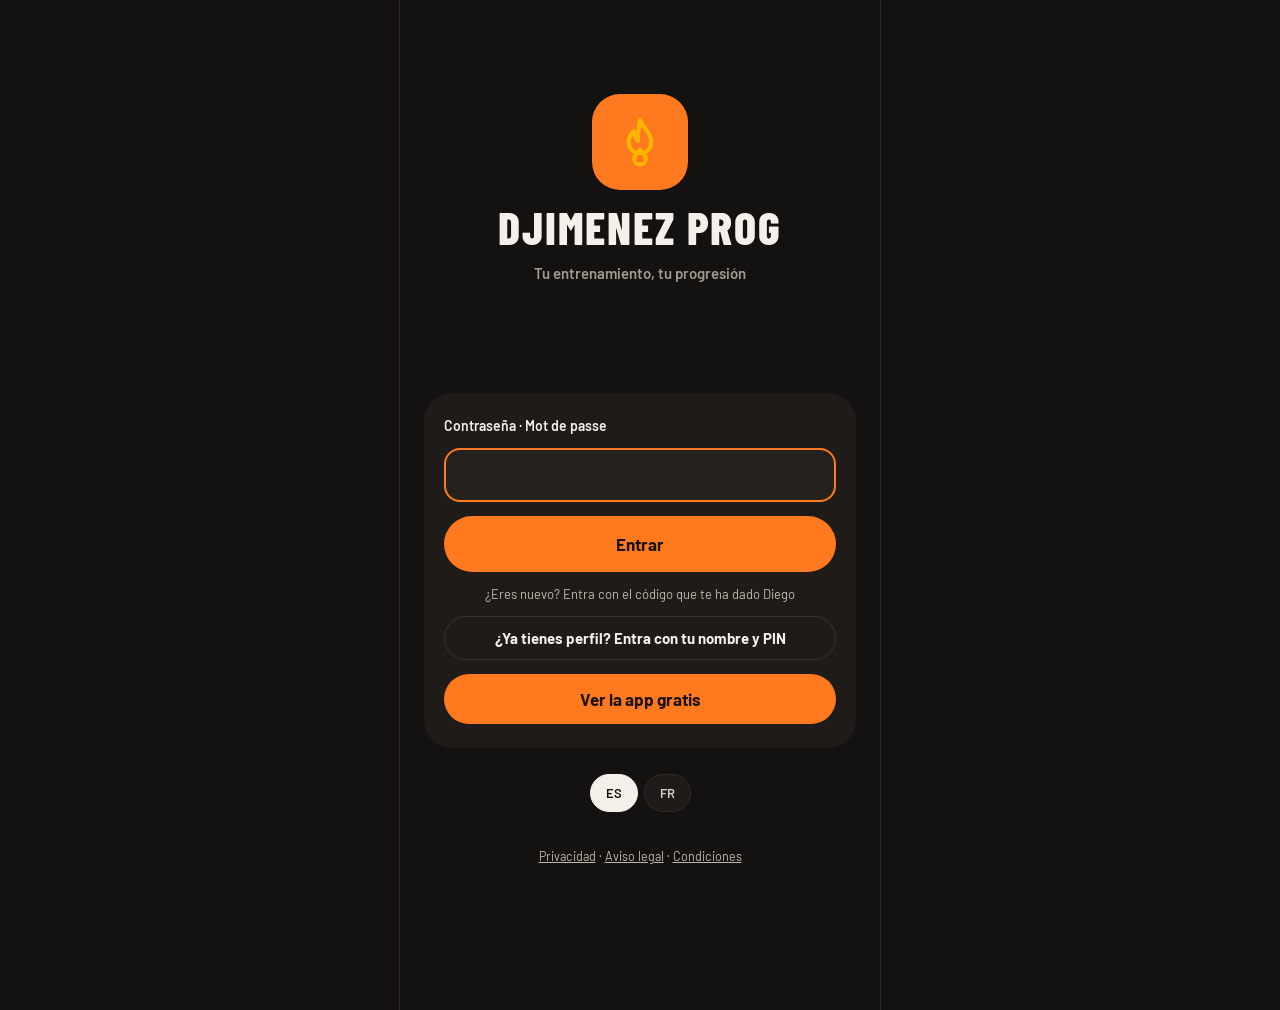
==== commit 3c14c2fb: "Diseño nuevo: modo claro y oscuro, pestaña Analizar abajo, Comida con anillo y gráfica del día, Diet" ====
--- a/web/index.html
+++ b/web/index.html
@@ -5,6 +5,7 @@
 <meta name="viewport" content="width=device-width, initial-scale=1, viewport-fit=cover">
 <title>Djimenez Prog</title>
 <meta name="theme-color" content="#141210">
+<script>try{if(localStorage.getItem("prog_tema")==="claro"){document.documentElement.dataset.tema="claro";document.querySelector('meta[name="theme-color"]').content="#F6F2EC"}}catch(e){}</script>
 <meta name="color-scheme" content="dark only">
 <meta name="apple-mobile-web-app-capable" content="yes">
 <meta name="mobile-web-app-capable" content="yes">
@@ -15,8 +16,8 @@
 <link rel="apple-touch-icon" href="icono-180.png">
 <link rel="preconnect" href="https://fonts.googleapis.com">
 <link rel="preconnect" href="https://fonts.gstatic.com" crossorigin>
-<link href="https://fonts.googleapis.com/css2?family=Barlow+Condensed:wght@700;800&family=Poppins:wght@400;500;600;700&display=swap" rel="stylesheet">
-<link rel="stylesheet" href="estilo.css?v=69">
+<link href="https://fonts.googleapis.com/css2?family=Barlow+Condensed:wght@600;700;800&family=Barlow:wght@400;500;600;700&family=Poppins:wght@400;500;600;700&display=swap" rel="stylesheet">
+<link rel="stylesheet" href="estilo.css?v=70">
 <!-- Vercel Web Analytics. Visita la web con ?soyyo=1 para marcar este navegador como "yo" (y ?noyo=1 para quitarlo). -->
 <script>
 (function(){try{var q=new URLSearchParams(location.search);if(q.has('soyyo'))localStorage.setItem('va-soy-yo','1');if(q.has('noyo'))localStorage.removeItem('va-soy-yo');}catch(e){}})();
@@ -29,6 +30,6 @@
 <div id="app" class="cargando"><div class="cargador" aria-label="Cargando"></div></div>
 <div id="hoja" class="hoja-fondo" hidden></div>
 <div id="aviso" class="aviso" role="status" aria-live="polite" hidden></div>
-<script src="app.js?v=116"></script>
+<script src="app.js?v=120"></script>
 </body>
 </html>
--- a/web/estilo.css
+++ b/web/estilo.css
@@ -1026,3 +1026,118 @@
 .btn-plan-comida { margin-top: 8px; background: transparent; border: 2px solid #1baf7a; color: #1baf7a; font-weight: 800; }
 .btn-plan-comida small, .subir-plan .btn-abono small { display: block; font-weight: 600; opacity: .85; font-size: 12px; }
 .subir-plan { margin-top: 14px; text-align: center; }
+
+/* ===================== Diseño nuevo (23/11/2026): oscuro y claro =====================
+   Lo que Diego aprobó en el lienzo: oscuro #141210 y claro crema. Solo aspecto: los datos no se tocan. */
+:root {
+  --fondo: #141210; --sup: #1E1B18; --sup2: #25211D; --sup3: #2A2521; --raya: #2E2A26; --raya2: #3A342E;
+  --tinta: #F4EFE8; --tinta2: #D8D0C6; --suave: #A39A8F; --medio: #C2B8AC; --aviso-fondo: #2A2108;
+  --fuego-txt: #FF7A1F; --c-h: #5B9BF5; --c-g: #F2C14E; --nav-fondo: rgba(20,18,16,.96);
+}
+body { font-family: 'Barlow', system-ui, sans-serif; }
+body, body:not(.x) { background: var(--fondo); }
+@media (min-width: 520px) { body { background: #0D0C0B; } }
+.nav { background: var(--nav-fondo); }
+.nav button { padding: 0 10px; min-width: 44px; }
+.nav button.on { padding: 0 14px; }
+
+html[data-tema="claro"] { color-scheme: light; }
+html[data-tema="claro"] {
+  --fondo: #F6F2EC; --sup: #FFFFFF; --sup2: #F1EBE3; --sup3: #EDE6DC; --raya: #E2D8CC; --raya2: #D6CABB;
+  --tinta: #1A1512; --tinta2: #4A4038; --suave: #6B5F53; --medio: #5A4F45;
+  --crema: #F6F2EC; --crema2: #FFFFFF; --borde: #D6CABB; --linea: #E2D8CC;
+  --ok-fondo: #1F7A4A; --aviso: #E0A82E; --aviso-fondo: #FFF4D6; --amarillo: #B88200; --ambar: #B84A06;
+  --fuego-txt: #B84A06; --c-h: #2F6FD0; --c-g: #B88200; --nav-fondo: rgba(255,255,255,.97);
+}
+html[data-tema="claro"] body, html[data-tema="claro"] body:not(.x) { background: var(--fondo); }
+@media (min-width: 520px) { html[data-tema="claro"] body { background: #ECE5DB; } }
+html[data-tema="claro"] .nav { box-shadow: 0 10px 30px rgba(60,40,20,.15); }
+/* textos en naranja: más oscuros sobre claro para que se lean */
+html[data-tema="claro"] .chip-dieta b, html[data-tema="claro"] .mini-btn, html[data-tema="claro"] .mini-btn.azar,
+html[data-tema="claro"] .letra, html[data-tema="claro"] .an-n, html[data-tema="claro"] .an-precio b, html[data-tema="claro"] .btn-analizar,
+html[data-tema="claro"] .btn-crono, html[data-tema="claro"] .btn-punteado, html[data-tema="claro"] .card.en-curso .tag,
+html[data-tema="claro"] .pildora-semana em, html[data-tema="claro"] .mn-items b, html[data-tema="claro"] .rc-salsa b,
+html[data-tema="claro"] .btn-micro, html[data-tema="claro"] .mic-ta, html[data-tema="claro"] a:not(.btn) { color: var(--fuego-txt); }
+html[data-tema="claro"] #app:has(.titulo-dia) section.card .letra:not(.hecho) { color: var(--fuego-txt); }
+html[data-tema="claro"] .btn-analizar, html[data-tema="claro"] .btn-crono { border-color: var(--fuego-txt); }
+/* amarillo de «a medias / te toca»: texto oscuro sobre crema */
+html[data-tema="claro"] .dia.est-parcial small, html[data-tema="claro"] .dia.est-pospuesto small, html[data-tema="claro"] .dia.est-no_hecho small,
+html[data-tema="claro"] .card.por-hacer .tag, html[data-tema="claro"] .comida-fila.toca .cf-txt small, html[data-tema="claro"] .cc.cc-aviso b,
+html[data-tema="claro"] .etq.aviso, html[data-tema="claro"] .etq-repetido { color: #7A5300; }
+html[data-tema="claro"] #app:has(.titulo-dia) section.card.por-hacer .letra:not(.hecho),
+html[data-tema="claro"] .comida-fila.toca .cf-marca, html[data-tema="claro"] .cc.cc-aviso .cc-marca, html[data-tema="claro"] .dia .pend { background: #F2C14E; color: #2A2108; }
+html[data-tema="claro"] .card.por-hacer .peso, html[data-tema="claro"] .card.por-hacer .mini-btn, html[data-tema="claro"] .card.por-hacer .estado button { background: #FFF8E6; border-color: #F0DFA8; }
+html[data-tema="claro"] .card.por-hacer .btn-crono { background: #FFF8E6; }
+html[data-tema="claro"] .comida-fila.toca .mn-comida { background: #FFF8E6; border-color: #F0DFA8; }
+html[data-tema="claro"] .tag.hecho { color: #1F7A4A; }
+html[data-tema="claro"] .card.hecha { border-color: #9CCFB0; }
+html[data-tema="claro"] .cc.cc-ok { border-color: #9CCFB0; }
+html[data-tema="claro"] .an-barra { background: var(--sup3); }
+html[data-tema="claro"] .campo::placeholder, html[data-tema="claro"] input::placeholder, html[data-tema="claro"] textarea::placeholder { color: #9A8E81; }
+html[data-tema="claro"] .redondo.oscuro { background: var(--sup); }
+html[data-tema="claro"] .redondo svg [stroke="#FFB400"], html[data-tema="claro"] .redondo svg[stroke="#FFB400"] { stroke: var(--tinta); }
+html[data-tema="claro"] .card.en-curso { box-shadow: 0 0 0 3px rgba(255,122,31,.18) !important; }
+html[data-tema="claro"] .kpi.oscuro span { color: #3A2412; }
+html[data-tema="claro"] .rc-datos span { background: var(--sup3); }
+
+/* ---------- Comida: anillo, macros y gráfica del día ---------- */
+.rc-fila { display: flex; gap: 14px; align-items: center; }
+.anillo { position: relative; width: 118px; height: 118px; flex-shrink: 0; display: grid; place-items: center; }
+.anillo svg { position: absolute; inset: 0; width: 100%; height: 100%; }
+.an-pista { stroke: var(--sup3); } .an-lleno { stroke: var(--fuego); }
+.anillo-txt { display: flex; flex-direction: column; align-items: center; line-height: 1; }
+.anillo-txt small { font-size: 10px; letter-spacing: .12em; text-transform: uppercase; color: var(--suave); font-weight: 600; margin-bottom: 2px; }
+.anillo-txt b { font-family: var(--titulo); font-weight: 800; font-size: 30px; font-variant-numeric: tabular-nums; }
+.anillo-txt span { font-size: 11px; color: var(--suave); }
+.rc-lado { flex: 1; min-width: 0; display: flex; flex-direction: column; gap: 8px; }
+.rc-lado .rc-de { text-align: left; font-size: 12px; }
+.rc-macro > div { display: flex; justify-content: space-between; font-size: 12.5px; margin-bottom: 4px; }
+.rc-macro b { font-weight: 600; } .rc-macro span { color: var(--suave); font-variant-numeric: tabular-nums; }
+.rc-macro .mb { height: 6px; background: var(--sup3); }
+.mb-p i { background: var(--fuego); } .mb-h i { background: var(--c-h); } .mb-g i { background: var(--c-g); }
+.graf-dia { gap: 8px; }
+.gd-cab { display: flex; justify-content: space-between; align-items: baseline; gap: 8px; }
+.gd-cab small { font-size: 11px; letter-spacing: .12em; text-transform: uppercase; color: var(--suave); font-weight: 600; }
+.gd-ley { font-size: 11px; color: var(--suave); display: flex; align-items: center; gap: 5px; white-space: nowrap; }
+.gd-ley i { width: 10px; height: 10px; border-radius: 3px; display: inline-block; }
+.gd-c { background: var(--fuego); } .gd-o { border: 1.5px dashed var(--suave); box-sizing: border-box; margin-left: 4px; }
+.gd-barras { display: grid; grid-template-columns: repeat(4, minmax(0, 1fr)); gap: 10px; align-items: end; }
+.gd-col { display: flex; flex-direction: column; align-items: center; justify-content: flex-end; gap: 4px; min-width: 0; }
+.gd-col b { font-family: var(--titulo); font-weight: 700; font-size: 15px; font-variant-numeric: tabular-nums; }
+.gd-col small { font-size: 11.5px; color: var(--suave); text-align: center; white-space: nowrap; overflow: hidden; text-overflow: ellipsis; max-width: 100%; }
+.gd-caja { width: 34px; border: 1.5px dashed var(--suave); border-radius: 8px; box-sizing: border-box; display: flex; align-items: flex-end; overflow: hidden; }
+.gd-caja i { display: block; width: 100%; background: var(--fuego); }
+.gd-caja.pasado { border-color: var(--rojo); }
+
+/* ---------- Dieta: reparto por tipo y donut ---------- */
+.dt-tipos .dt-tipo { flex-direction: column; align-items: stretch; gap: 6px; min-height: 72px; height: auto; padding: 10px 12px; border-radius: 14px; text-align: left; justify-content: center; }
+.dt-tipo b { font-size: 14.5px; }
+.dt-reparto { display: flex; gap: 2px; height: 7px; border-radius: 4px; overflow: hidden; }
+.dt-reparto:empty { display: none; }
+.dt-tipo small { font-size: 11.5px; opacity: .8; font-weight: 600; }
+.dt-tipo small:empty { display: none; }
+i.r-p { background: var(--fuego); } i.r-h { background: var(--c-h); } i.r-g { background: var(--c-g); }
+circle.r-p { stroke: var(--fuego); } circle.r-h { stroke: var(--c-h); } circle.r-g { stroke: var(--c-g); }
+.chip.on .dt-reparto { outline: 1px solid rgba(0,0,0,.15); }
+.dt-macros { flex-direction: row; align-items: center; gap: 14px; margin: 12px 0; }
+.dt-macros[hidden] { display: none; }
+.dt-donut { position: relative; width: 104px; height: 104px; flex-shrink: 0; display: grid; place-items: center; }
+.dt-donut svg { position: absolute; inset: 0; width: 100%; height: 100%; }
+.dt-donut .anillo-txt b { font-size: 24px; }
+.dt-lista { flex: 1; min-width: 0; display: flex; flex-direction: column; gap: 7px; }
+.dt-lista small { font-size: 11px; letter-spacing: .1em; text-transform: uppercase; color: var(--suave); font-weight: 600; }
+.dt-lista div { display: flex; align-items: center; gap: 8px; font-size: 13.5px; }
+.dt-lista div i { width: 10px; height: 10px; border-radius: 3px; flex-shrink: 0; }
+.dt-lista div span { flex: 1; }
+.dt-lista div b { font-family: var(--titulo); font-weight: 800; font-size: 20px; }
+/* recomendaciones según lo comido hoy */
+.rec-caja { gap: 10px; border: 1.5px solid var(--fuego) !important; }
+.rec-cab { display: flex; flex-direction: column; gap: 2px; }
+.rec-cab small { font-size: 11px; letter-spacing: .12em; text-transform: uppercase; color: var(--fuego-txt); font-weight: 700; }
+.rec-cab b { font-family: var(--titulo); font-weight: 800; font-size: 24px; line-height: 1.05; }
+.rec-lista { margin: 0; padding-left: 18px; display: flex; flex-direction: column; gap: 5px; font-size: 14px; color: var(--tinta2); }
+.rec-botones { display: flex; flex-direction: column; gap: 6px; }
+.rec-botones .mini-btn { min-height: 44px; width: 100%; justify-content: center; margin: 0; }
+.rec-pista { text-align: center; margin: -4px 8px 0; }
+.hoja > * { flex-shrink: 0; }  /* que nada se aplaste cuando la hoja es larga */
+html[data-tema="claro"] .hoja-cab small { color: var(--fuego-txt); }
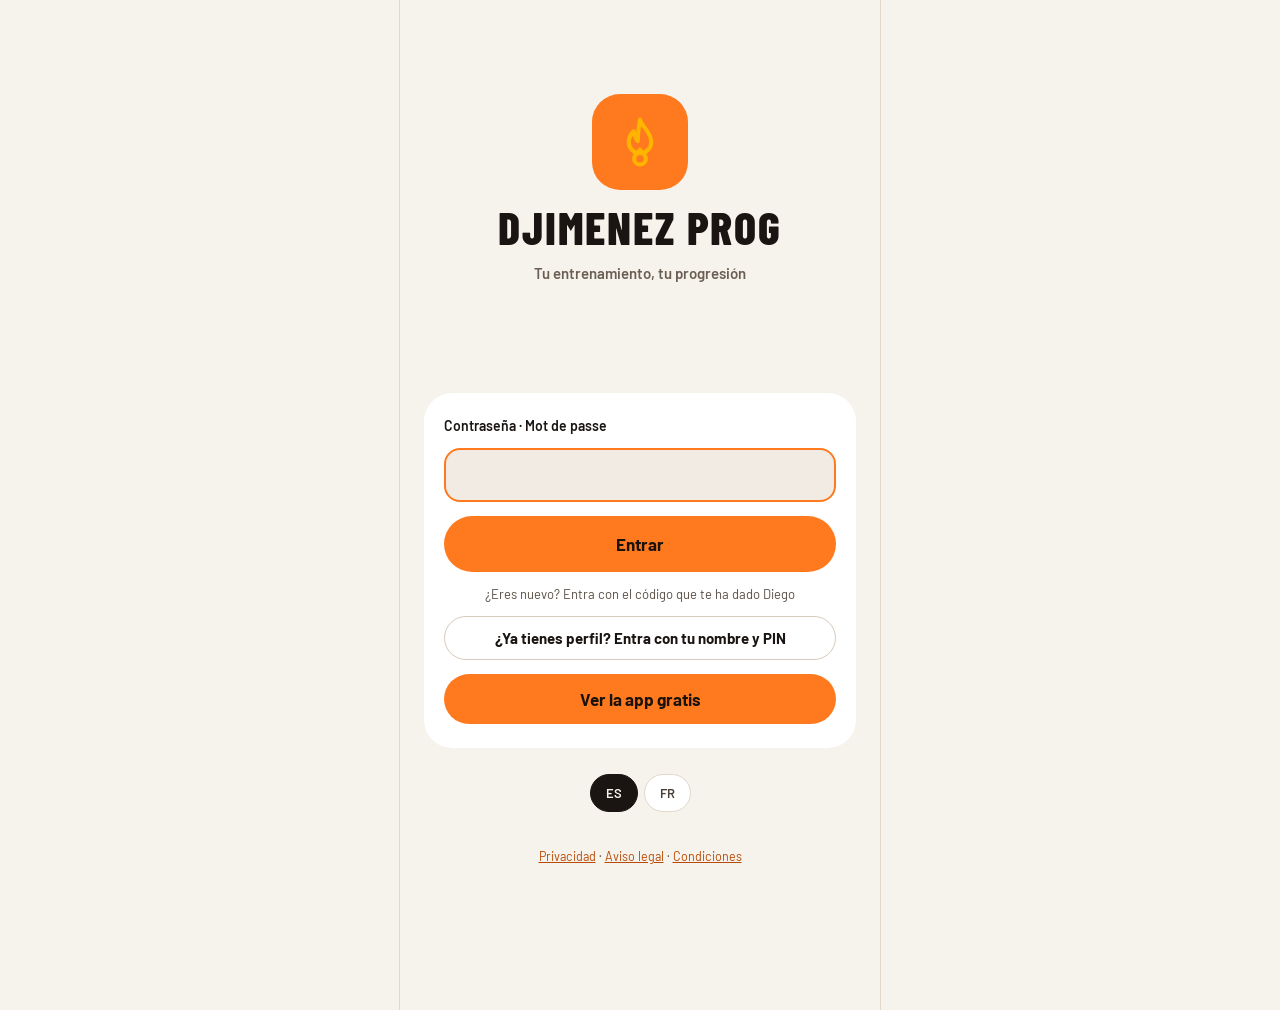
==== commit 731cb08f: "Modo claro por defecto y botón luna/sol en la cabecera para pasar a oscuro Co-Authored-By: Claude Op" ====
--- a/web/index.html
+++ b/web/index.html
@@ -5,7 +5,7 @@
 <meta name="viewport" content="width=device-width, initial-scale=1, viewport-fit=cover">
 <title>Djimenez Prog</title>
 <meta name="theme-color" content="#141210">
-<script>try{if(localStorage.getItem("prog_tema")==="claro"){document.documentElement.dataset.tema="claro";document.querySelector('meta[name="theme-color"]').content="#F6F2EC"}}catch(e){}</script>
+<script>(function(){var t="claro";try{if(localStorage.getItem("prog_tema")==="oscuro")t="oscuro"}catch(e){}if(t==="claro"){document.documentElement.dataset.tema="claro";document.querySelector('meta[name="theme-color"]').content="#F6F2EC"}})()</script>
 <meta name="color-scheme" content="dark only">
 <meta name="apple-mobile-web-app-capable" content="yes">
 <meta name="mobile-web-app-capable" content="yes">
@@ -17,7 +17,7 @@
 <link rel="preconnect" href="https://fonts.googleapis.com">
 <link rel="preconnect" href="https://fonts.gstatic.com" crossorigin>
 <link href="https://fonts.googleapis.com/css2?family=Barlow+Condensed:wght@600;700;800&family=Barlow:wght@400;500;600;700&family=Poppins:wght@400;500;600;700&display=swap" rel="stylesheet">
-<link rel="stylesheet" href="estilo.css?v=70">
+<link rel="stylesheet" href="estilo.css?v=71">
 <!-- Vercel Web Analytics. Visita la web con ?soyyo=1 para marcar este navegador como "yo" (y ?noyo=1 para quitarlo). -->
 <script>
 (function(){try{var q=new URLSearchParams(location.search);if(q.has('soyyo'))localStorage.setItem('va-soy-yo','1');if(q.has('noyo'))localStorage.removeItem('va-soy-yo');}catch(e){}})();
@@ -30,6 +30,6 @@
 <div id="app" class="cargando"><div class="cargador" aria-label="Cargando"></div></div>
 <div id="hoja" class="hoja-fondo" hidden></div>
 <div id="aviso" class="aviso" role="status" aria-live="polite" hidden></div>
-<script src="app.js?v=120"></script>
+<script src="app.js?v=121"></script>
 </body>
 </html>
--- a/web/estilo.css
+++ b/web/estilo.css
@@ -1141,3 +1141,6 @@
 .rec-pista { text-align: center; margin: -4px 8px 0; }
 .hoja > * { flex-shrink: 0; }  /* que nada se aplaste cuando la hoja es larga */
 html[data-tema="claro"] .hoja-cab small { color: var(--fuego-txt); }
+.b-tema { color: var(--tinta); }
+html[data-tema="claro"] .banda-demo { background: var(--sup); border: 1px solid var(--raya); color: var(--tinta); }
+html[data-tema="claro"] .banda-demo button:not(.clientes-demo) { box-shadow: inset 0 0 0 1px var(--raya); }
